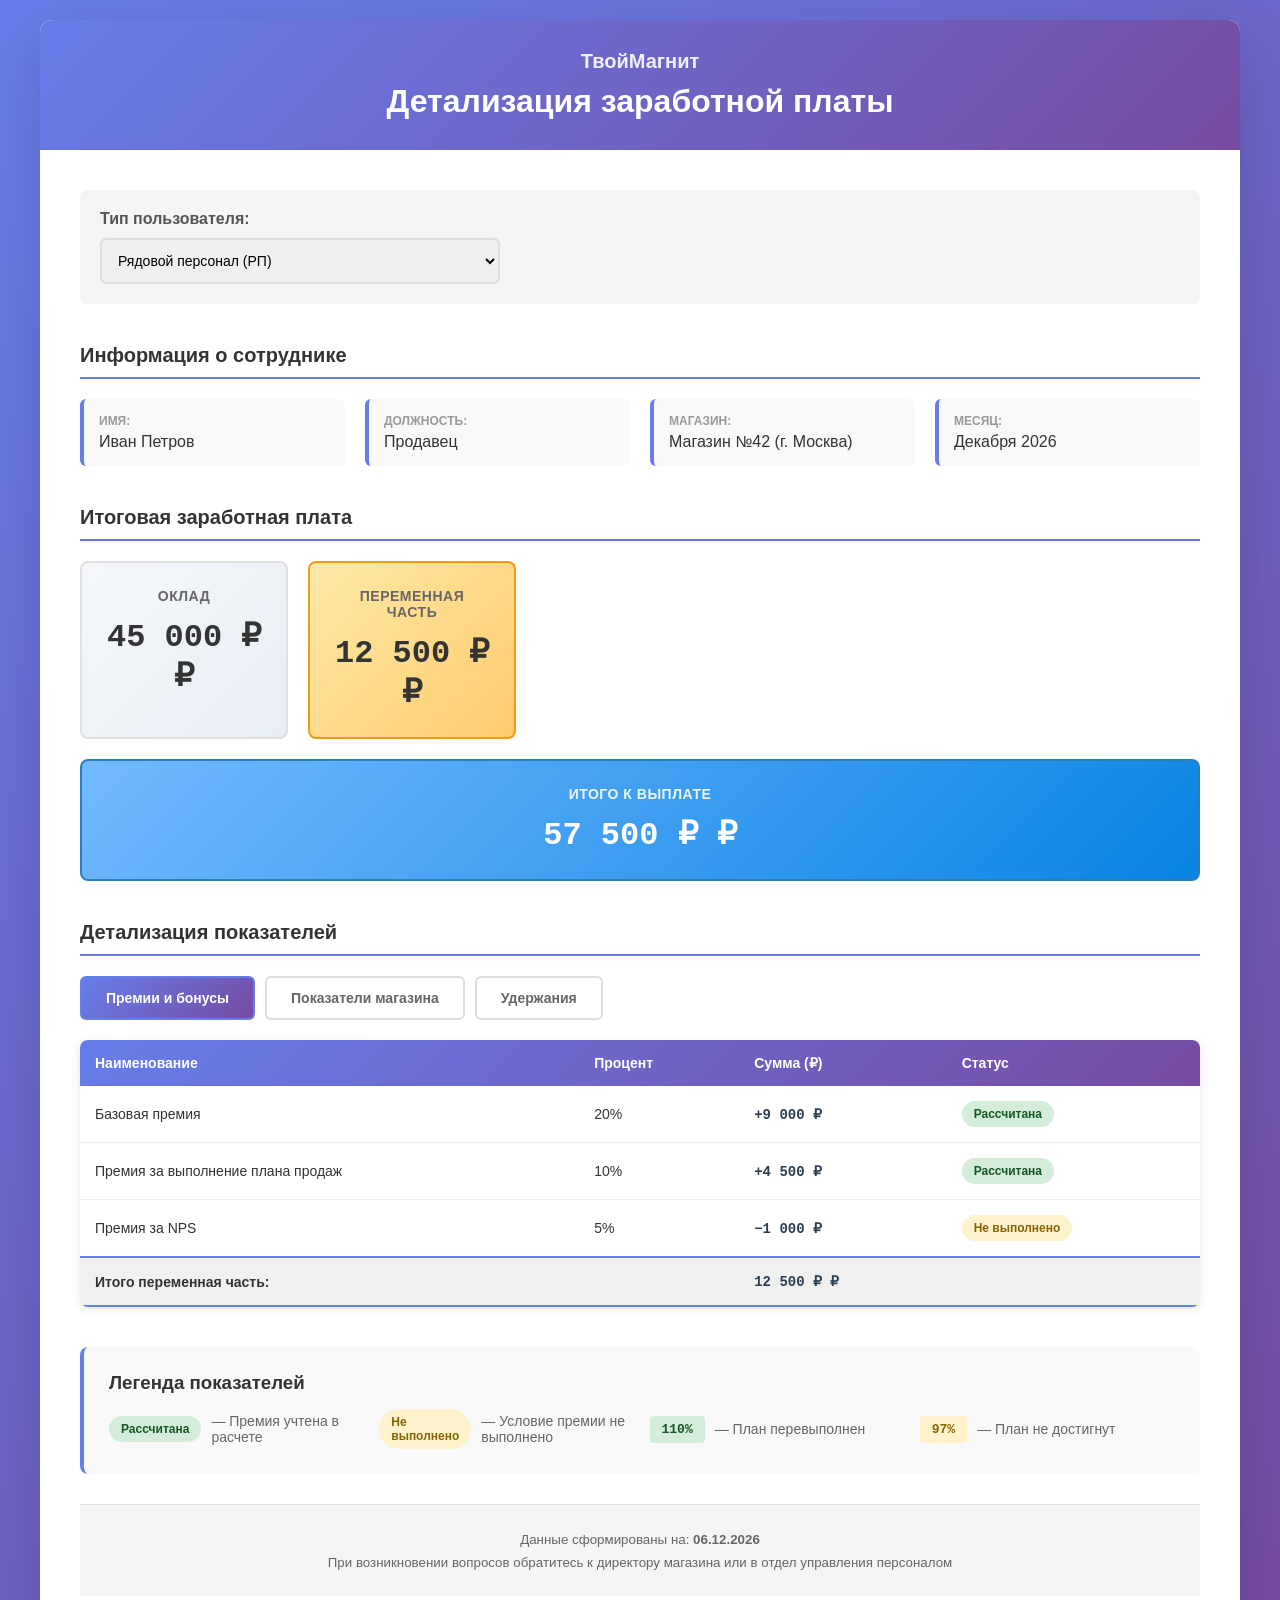
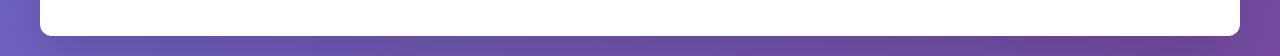
==== prototypes/BT-Billing/index.html @ 6aa11ea6 "feat: прототип BT-Billing - детализация заработной платы" ====
<!DOCTYPE html>
<html lang="ru">
<head>
    <meta charset="UTF-8">
    <meta name="viewport" content="width=device-width, initial-scale=1.0">
    <title>Детализация заработной платы - ТвойМагнит</title>
    <link rel="stylesheet" href="styles.css">
</head>
<body>
    <div class="container">
        <header class="header">
            <div class="logo">ТвойМагнит</div>
            <h1>Детализация заработной платы</h1>
        </header>

        <div class="main-content">
            <!-- Выбор пользователя -->
            <div class="user-selector">
                <label for="userType">Тип пользователя:</label>
                <select id="userType">
                    <option value="rp">Рядовой персонал (РП)</option>
                    <option value="ap">Административный персонал (АП)</option>
                    <option value="dm">Директор магазина (ДМ)</option>
                    <option value="dg">Директор группы (ДГ)</option>
                    <option value="hr">HR регионов</option>
                </select>
            </div>

            <!-- Информация о сотруднике -->
            <div class="employee-info">
                <h2>Информация о сотруднике</h2>
                <div class="info-grid">
                    <div class="info-item">
                        <label>Имя:</label>
                        <span id="employeeName">Иван Петров</span>
                    </div>
                    <div class="info-item">
                        <label>Должность:</label>
                        <span id="employeePosition">Продавец</span>
                    </div>
                    <div class="info-item">
                        <label>Магазин:</label>
                        <span id="employeeStore">Магазин №42 (г. Москва)</span>
                    </div>
                    <div class="info-item">
                        <label>Месяц:</label>
                        <span id="employeeMonth">Сентябрь 2026</span>
                    </div>
                </div>
            </div>

            <!-- Итоговая заработная плата -->
            <div class="salary-summary">
                <h2>Итоговая заработная плата</h2>
                <div class="salary-card-container">
                    <div class="salary-card">
                        <div class="salary-label">Оклад</div>
                        <div class="salary-amount" id="baseSalary">45 000 ₽</div>
                    </div>
                    <div class="salary-card accent">
                        <div class="salary-label">Переменная часть</div>
                        <div class="salary-amount" id="variableSalary">12 500 ₽</div>
                    </div>
                    <div class="salary-card total">
                        <div class="salary-label">Итого к выплате</div>
                        <div class="salary-amount" id="totalSalary">57 500 ₽</div>
                    </div>
                </div>
            </div>

            <!-- Детализация показателей -->
            <div class="details-section">
                <h2>Детализация показателей</h2>
                
                <div class="tabs">
                    <button class="tab-btn active" data-tab="bonuses">Премии и бонусы</button>
                    <button class="tab-btn" data-tab="metrics">Показатели магазина</button>
                    <button class="tab-btn" data-tab="deductions">Удержания</button>
                </div>

                <!-- Вкладка: Премии и бонусы -->
                <div id="bonuses" class="tab-content active">
                    <table class="details-table">
                        <thead>
                            <tr>
                                <th>Наименование</th>
                                <th>Процент</th>
                                <th>Сумма (₽)</th>
                                <th>Статус</th>
                            </tr>
                        </thead>
                        <tbody>
                            <tr>
                                <td>Базовая премия</td>
                                <td>20%</td>
                                <td class="amount">9 000 ₽</td>
                                <td><span class="badge success">Рассчитана</span></td>
                            </tr>
                            <tr>
                                <td>Премия за выполнение плана продаж</td>
                                <td>10%</td>
                                <td class="amount">4 500 ₽</td>
                                <td><span class="badge success">Рассчитана</span></td>
                            </tr>
                            <tr>
                                <td>Премия за NPS</td>
                                <td>5%</td>
                                <td class="amount">-1 000 ₽</td>
                                <td><span class="badge warning">Не выполнено</span></td>
                            </tr>
                            <tr class="total-row">
                                <td colspan="2"><strong>Итого переменная часть:</strong></td>
                                <td class="amount"><strong>12 500 ₽</strong></td>
                                <td></td>
                            </tr>
                        </tbody>
                    </table>
                </div>

                <!-- Вкладка: Показатели магазина -->
                <div id="metrics" class="tab-content">
                    <table class="details-table">
                        <thead>
                            <tr>
                                <th>Показатель</th>
                                <th>План</th>
                                <th>Факт</th>
                                <th>% Достижения</th>
                                <th>Примечание</th>
                            </tr>
                        </thead>
                        <tbody>
                            <tr>
                                <td>Объем продаж магазина</td>
                                <td>2 500 000 ₽</td>
                                <td>2 750 000 ₽</td>
                                <td><span class="achievement high">110%</span></td>
                                <td>План перевыполнен</td>
                            </tr>
                            <tr>
                                <td>Выполнение РТО</td>
                                <td>95%</td>
                                <td>92%</td>
                                <td><span class="achievement low">97%</span></td>
                                <td>Ниже плана на 3%</td>
                            </tr>
                            <tr>
                                <td>Потери магазина</td>
                                <td>&lt;2%</td>
                                <td>1.8%</td>
                                <td><span class="achievement high">✓</span></td>
                                <td>В норме</td>
                            </tr>
                            <tr>
                                <td>NPS магазина</td>
                                <td>&gt;70</td>
                                <td>68</td>
                                <td><span class="achievement low">✗</span></td>
                                <td>Требует улучшения</td>
                            </tr>
                        </tbody>
                    </table>
                </div>

                <!-- Вкладка: Удержания -->
                <div id="deductions" class="tab-content">
                    <table class="details-table">
                        <thead>
                            <tr>
                                <th>Вид удержания</th>
                                <th>Сумма (₽)</th>
                                <th>Причина</th>
                                <th>Статус</th>
                            </tr>
                        </thead>
                        <tbody>
                            <tr>
                                <td>НДФЛ (13%)</td>
                                <td class="amount">7 475 ₽</td>
                                <td>Налоговое удержание</td>
                                <td><span class="badge">Обязательное</span></td>
                            </tr>
                            <tr>
                                <td>Социальный страховой взнос</td>
                                <td class="amount">Работодатель</td>
                                <td>Перечисляется в ФСС</td>
                                <td><span class="badge">За счет компании</span></td>
                            </tr>
                            <tr class="total-row">
                                <td colspan="2"><strong>Итого на руки:</strong></td>
                                <td><strong>50 025 ₽</strong></td>
                                <td></td>
                            </tr>
                        </tbody>
                    </table>
                </div>
            </div>

            <!-- Дополнительная информация -->
            <div class="additional-info">
                <h3>Легенда показателей</h3>
                <div class="legend">
                    <div class="legend-item">
                        <span class="badge success">Рассчитана</span> — Премия учтена в расчете
                    </div>
                    <div class="legend-item">
                        <span class="badge warning">Не выполнено</span> — Условие премии не выполнено
                    </div>
                    <div class="legend-item">
                        <span class="achievement high">110%</span> — План перевыполнен
                    </div>
                    <div class="legend-item">
                        <span class="achievement low">97%</span> — План не достигнут
                    </div>
                </div>
            </div>

            <!-- Дата формирования и действия -->
            <div class="footer-info">
                <p><small>Данные сформированы на: <strong id="generatedDate">14.09.2026</strong></small></p>
                <p><small>При возникновении вопросов обратитесь к директору магазина или в отдел управления персоналом</small></p>
            </div>
        </div>
    </div>

    <script src="script.js"></script>
</body>
</html>
---- prototypes/BT-Billing/styles.css ----
* {
    margin: 0;
    padding: 0;
    box-sizing: border-box;
}

body {
    font-family: -apple-system, BlinkMacSystemFont, 'Segoe UI', Roboto, Oxygen, Ubuntu, Cantarell, sans-serif;
    background: linear-gradient(135deg, #667eea 0%, #764ba2 100%);
    min-height: 100vh;
    padding: 20px;
    color: #333;
}

.container {
    max-width: 1200px;
    margin: 0 auto;
    background: white;
    border-radius: 12px;
    overflow: hidden;
    box-shadow: 0 20px 60px rgba(0, 0, 0, 0.15);
}

/* Header */
.header {
    background: linear-gradient(135deg, #667eea 0%, #764ba2 100%);
    color: white;
    padding: 30px 40px;
    text-align: center;
}

.logo {
    font-size: 20px;
    font-weight: 700;
    margin-bottom: 10px;
    opacity: 0.9;
}

.header h1 {
    font-size: 32px;
    font-weight: 600;
}

/* Main content */
.main-content {
    padding: 40px;
}

/* User selector */
.user-selector {
    margin-bottom: 40px;
    padding: 20px;
    background: #f5f5f5;
    border-radius: 8px;
}

.user-selector label {
    display: block;
    font-weight: 600;
    margin-bottom: 10px;
    color: #555;
}

.user-selector select {
    width: 100%;
    max-width: 400px;
    padding: 12px;
    border: 2px solid #ddd;
    border-radius: 6px;
    font-size: 14px;
    cursor: pointer;
    transition: border-color 0.3s ease;
}

.user-selector select:focus {
    outline: none;
    border-color: #667eea;
    box-shadow: 0 0 0 3px rgba(102, 126, 234, 0.1);
}

/* Employee info */
.employee-info {
    margin-bottom: 40px;
}

.employee-info h2 {
    font-size: 20px;
    margin-bottom: 20px;
    color: #333;
    border-bottom: 2px solid #667eea;
    padding-bottom: 10px;
}

.info-grid {
    display: grid;
    grid-template-columns: repeat(auto-fit, minmax(250px, 1fr));
    gap: 20px;
}

.info-item {
    display: flex;
    flex-direction: column;
    padding: 15px;
    background: #f9f9f9;
    border-radius: 6px;
    border-left: 4px solid #667eea;
}

.info-item label {
    font-size: 12px;
    font-weight: 600;
    color: #999;
    text-transform: uppercase;
    margin-bottom: 5px;
}

.info-item span {
    font-size: 16px;
    font-weight: 500;
    color: #333;
}

/* Salary summary */
.salary-summary {
    margin-bottom: 40px;
}

.salary-summary h2 {
    font-size: 20px;
    margin-bottom: 20px;
    color: #333;
    border-bottom: 2px solid #667eea;
    padding-bottom: 10px;
}

.salary-card-container {
    display: grid;
    grid-template-columns: repeat(auto-fit, minmax(200px, 1fr));
    gap: 20px;
}

.salary-card {
    padding: 25px;
    background: linear-gradient(135deg, #f5f7fa 0%, #e8eef5 100%);
    border-radius: 8px;
    border: 2px solid #e0e0e0;
    text-align: center;
    transition: transform 0.3s ease, box-shadow 0.3s ease;
}

.salary-card:hover {
    transform: translateY(-5px);
    box-shadow: 0 10px 30px rgba(102, 126, 234, 0.15);
}

.salary-card.accent {
    background: linear-gradient(135deg, #ffeaa7 0%, #fdcb6e 100%);
    border-color: #f39c12;
}

.salary-card.total {
    background: linear-gradient(135deg, #74b9ff 0%, #0984e3 100%);
    border-color: #2980b9;
    grid-column: 1 / -1;
}

.salary-card.total .salary-label {
    color: rgba(255, 255, 255, 0.9);
}

.salary-card.total .salary-amount {
    color: white;
}

.salary-label {
    font-size: 14px;
    font-weight: 600;
    color: #666;
    margin-bottom: 12px;
    text-transform: uppercase;
    letter-spacing: 0.5px;
}

.salary-amount {
    font-size: 32px;
    font-weight: 700;
    color: #333;
    font-family: 'Monaco', 'Courier New', monospace;
}

/* Details section */
.details-section {
    margin-bottom: 40px;
}

.details-section h2 {
    font-size: 20px;
    margin-bottom: 20px;
    color: #333;
    border-bottom: 2px solid #667eea;
    padding-bottom: 10px;
}

/* Tabs */
.tabs {
    display: flex;
    gap: 10px;
    margin-bottom: 20px;
    flex-wrap: wrap;
}

.tab-btn {
    padding: 12px 24px;
    border: 2px solid #ddd;
    background: white;
    color: #666;
    border-radius: 6px;
    cursor: pointer;
    font-weight: 600;
    font-size: 14px;
    transition: all 0.3s ease;
}

.tab-btn:hover {
    border-color: #667eea;
    color: #667eea;
}

.tab-btn.active {
    background: linear-gradient(135deg, #667eea 0%, #764ba2 100%);
    color: white;
    border-color: #667eea;
}

/* Tab content */
.tab-content {
    display: none;
    animation: fadeIn 0.3s ease;
}

.tab-content.active {
    display: block;
}

@keyframes fadeIn {
    from {
        opacity: 0;
        transform: translateY(10px);
    }
    to {
        opacity: 1;
        transform: translateY(0);
    }
}

/* Tables */
.details-table {
    width: 100%;
    border-collapse: collapse;
    background: white;
    border-radius: 8px;
    overflow: hidden;
    box-shadow: 0 2px 8px rgba(0, 0, 0, 0.1);
}

.details-table thead {
    background: linear-gradient(135deg, #667eea 0%, #764ba2 100%);
    color: white;
}

.details-table th {
    padding: 15px;
    text-align: left;
    font-weight: 600;
    font-size: 14px;
}

.details-table td {
    padding: 15px;
    border-bottom: 1px solid #eee;
    font-size: 14px;
}

.details-table tbody tr:hover {
    background: #f9f9f9;
}

.details-table tr.total-row {
    background: #f0f0f0;
    font-weight: 600;
}

.details-table tr.total-row td {
    border-bottom: 2px solid #667eea;
    border-top: 2px solid #667eea;
}

.amount {
    font-family: 'Monaco', 'Courier New', monospace;
    color: #2c3e50;
    font-weight: 600;
}

/* Badges */
.badge {
    display: inline-block;
    padding: 6px 12px;
    border-radius: 20px;
    font-size: 12px;
    font-weight: 600;
    background: #e0e0e0;
    color: #666;
}

.badge.success {
    background: #d4edda;
    color: #155724;
}

.badge.warning {
    background: #fff3cd;
    color: #856404;
}

/* Achievement indicators */
.achievement {
    display: inline-block;
    padding: 6px 12px;
    border-radius: 4px;
    font-size: 13px;
    font-weight: 600;
    font-family: 'Monaco', 'Courier New', monospace;
}

.achievement.high {
    background: #d4edda;
    color: #155724;
}

.achievement.low {
    background: #fff3cd;
    color: #856404;
}

/* Additional info */
.additional-info {
    margin-bottom: 30px;
    padding: 25px;
    background: #f9f9f9;
    border-radius: 8px;
    border-left: 4px solid #667eea;
}

.additional-info h3 {
    margin-bottom: 15px;
    color: #333;
}

.legend {
    display: grid;
    grid-template-columns: repeat(auto-fit, minmax(250px, 1fr));
    gap: 15px;
}

.legend-item {
    display: flex;
    align-items: center;
    gap: 10px;
    font-size: 14px;
    color: #666;
}

/* Footer info */
.footer-info {
    padding: 20px;
    background: #f5f5f5;
    border-top: 1px solid #e0e0e0;
    text-align: center;
    color: #666;
}

.footer-info p {
    margin: 5px 0;
}

/* Responsive */
@media (max-width: 768px) {
    .main-content {
        padding: 20px;
    }

    .header {
        padding: 20px;
    }

    .header h1 {
        font-size: 24px;
    }

    .salary-card.total {
        grid-column: 1 / -1;
    }

    .info-grid {
        grid-template-columns: 1fr;
    }

    .tabs {
        flex-direction: column;
    }

    .tab-btn {
        width: 100%;
    }

    .details-table {
        font-size: 12px;
    }

    .details-table th,
    .details-table td {
        padding: 10px;
    }

    .salary-amount {
        font-size: 24px;
    }

    .salary-label {
        font-size: 12px;
    }

    .legend {
        grid-template-columns: 1fr;
    }
}

@media (max-width: 480px) {
    .container {
        border-radius: 0;
    }

    .header {
        padding: 15px;
    }

    .header h1 {
        font-size: 20px;
    }

    .logo {
        font-size: 18px;
    }

    .main-content {
        padding: 15px;
    }

    .salary-card-container {
        grid-template-columns: 1fr;
    }

    .details-table {
        font-size: 11px;
    }
}
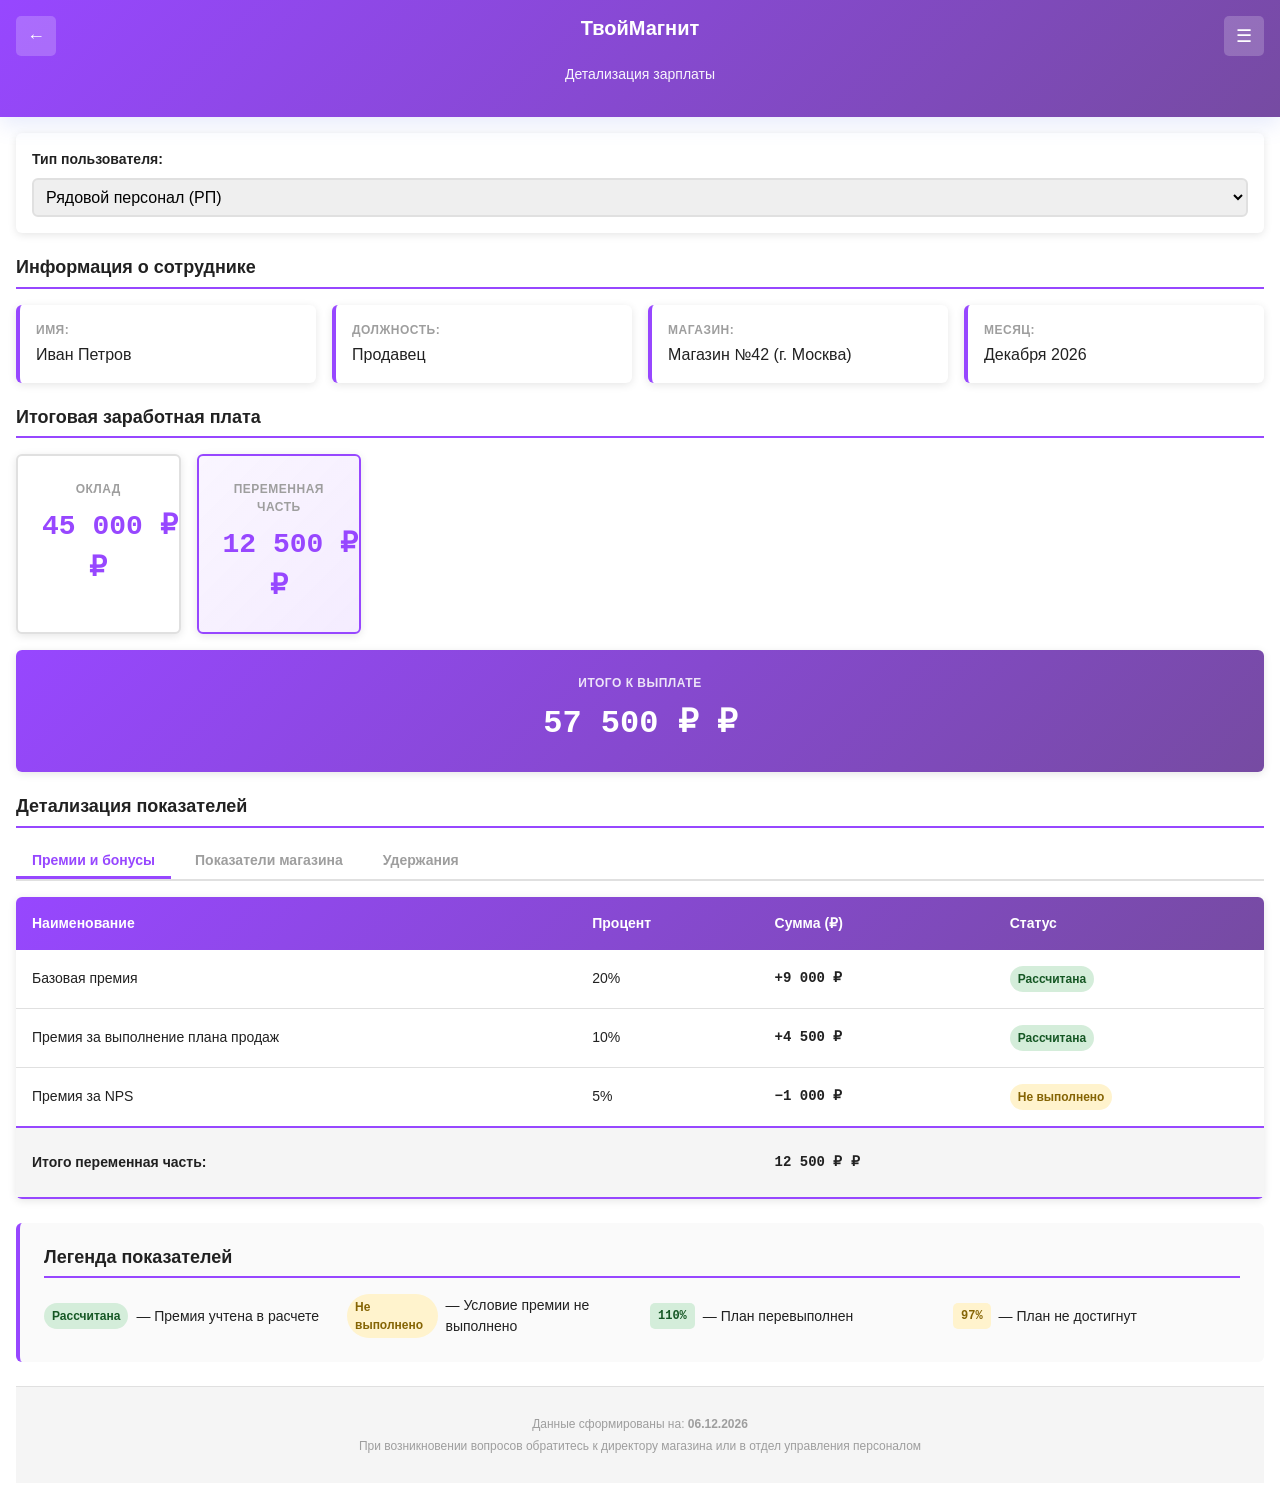
==== commit 7e8a81ed: "refactor: переделан прототип BT-Billing с использованием дизайн-системы ТвойМагнит" ====
--- a/prototypes/BT-Billing/index.html
+++ b/prototypes/BT-Billing/index.html
@@ -4,19 +4,28 @@
     <meta charset="UTF-8">
     <meta name="viewport" content="width=device-width, initial-scale=1.0">
     <title>Детализация заработной платы - ТвойМагнит</title>
+    <link rel="stylesheet" href="../../design-system/design-system.css">
     <link rel="stylesheet" href="styles.css">
 </head>
 <body>
-    <div class="container">
-        <header class="header">
-            <div class="logo">ТвойМагнит</div>
-            <h1>Детализация заработной платы</h1>
+    <div class="app-container">
+        <header class="app-header">
+            <div class="app-header__top">
+                <button class="btn-icon" aria-label="Назад">
+                    <span>←</span>
+                </button>
+                <h1 class="app-header__title">ТвойМагнит</h1>
+                <button class="btn-icon" aria-label="Меню">
+                    <span>☰</span>
+                </button>
+            </div>
+            <p class="app-header__subtitle">Детализация зарплаты</p>
         </header>
 
         <div class="main-content">
             <!-- Выбор пользователя -->
-            <div class="user-selector">
-                <label for="userType">Тип пользователя:</label>
+            <div class="user-selector card">
+                <label for="userType" class="label">Тип пользователя:</label>
                 <select id="userType">
                     <option value="rp">Рядовой персонал (РП)</option>
                     <option value="ap">Административный персонал (АП)</option>
@@ -28,7 +37,7 @@
 
             <!-- Информация о сотруднике -->
             <div class="employee-info">
-                <h2>Информация о сотруднике</h2>
+                <h2 class="section-title">Информация о сотруднике</h2>
                 <div class="info-grid">
                     <div class="info-item">
                         <label>Имя:</label>
@@ -51,7 +60,7 @@
 
             <!-- Итоговая заработная плата -->
             <div class="salary-summary">
-                <h2>Итоговая заработная плата</h2>
+                <h2 class="section-title">Итоговая заработная плата</h2>
                 <div class="salary-card-container">
                     <div class="salary-card">
                         <div class="salary-label">Оклад</div>
@@ -70,7 +79,7 @@
 
             <!-- Детализация показателей -->
             <div class="details-section">
-                <h2>Детализация показателей</h2>
+                <h2 class="section-title">Детализация показателей</h2>
                 
                 <div class="tabs">
                     <button class="tab-btn active" data-tab="bonuses">Премии и бонусы</button>
@@ -198,7 +207,7 @@
 
             <!-- Дополнительная информация -->
             <div class="additional-info">
-                <h3>Легенда показателей</h3>
+                <h3 class="section-title">Легенда показателей</h3>
                 <div class="legend">
                     <div class="legend-item">
                         <span class="badge success">Рассчитана</span> — Премия учтена в расчете
--- a/design-system/design-system.css
+++ b/design-system/design-system.css
@@ -0,0 +1,473 @@
+/**
+ * ТвойМагнит Design System
+ * CSS переменные и стили
+ * 
+ * Основано на Figma дизайн-системе
+ * Platform: iOS
+ * Дата: 14.09.2026
+ */
+
+:root {
+    /* ==================== */
+    /* Основные цвета       */
+    /* ==================== */
+    
+    --color-primary: #9747FF;
+    --color-primary-light: rgba(151, 71, 255, 0.1);
+    --color-secondary: #ECECEC;
+    --color-white: #FFFFFF;
+    --color-black: #000000;
+    
+    /* ==================== */
+    /* Дополнительные цвета */
+    /* ==================== */
+    
+    --color-success: #4CAF50;
+    --color-warning: #FFC107;
+    --color-error: #F44336;
+    --color-info: #2196F3;
+    
+    /* ==================== */
+    /* Нейтральные цвета    */
+    /* ==================== */
+    
+    --color-gray-50: #FAFAFA;
+    --color-gray-100: #F5F5F5;
+    --color-gray-200: #E0E0E0;
+    --color-gray-300: #D0D0D0;
+    --color-gray-500: #9E9E9E;
+    --color-gray-700: #424242;
+    --color-gray-900: #212121;
+    
+    /* ==================== */
+    /* Spacing (Отступы)    */
+    /* ==================== */
+    
+    --spacing-xs: 4px;
+    --spacing-sm: 8px;
+    --spacing-md: 16px;
+    --spacing-lg: 24px;
+    --spacing-xl: 32px;
+    --spacing-2xl: 40px;
+    
+    /* ==================== */
+    /* Border Radius        */
+    /* ==================== */
+    
+    --radius-sm: 2px;
+    --radius-md: 5px;
+    --radius-lg: 6px;
+    --radius-xl: 8px;
+    --radius-2xl: 12px;
+    --radius-full: 9999px;
+    
+    /* ==================== */
+    /* Transitions          */
+    /* ==================== */
+    
+    --transition: 0.3s ease;
+    --transition-fast: 0.2s ease;
+    --transition-slow: 0.5s ease;
+    
+    /* ==================== */
+    /* Shadows              */
+    /* ==================== */
+    
+    --shadow-sm: 0 2px 8px rgba(0, 0, 0, 0.1);
+    --shadow-md: 0 8px 20px rgba(102, 126, 234, 0.15);
+    --shadow-lg: 0 10px 40px rgba(0, 0, 0, 0.15);
+    
+    /* ==================== */
+    /* Typography           */
+    /* ==================== */
+    
+    --font-family: -apple-system, BlinkMacSystemFont, 'Segoe UI', Roboto, Oxygen, Ubuntu, Cantarell, sans-serif;
+    --font-family-mono: 'Monaco', 'Courier New', monospace;
+    
+    /* Font Sizes */
+    --font-size-xs: 12px;
+    --font-size-sm: 14px;
+    --font-size-base: 16px;
+    --font-size-lg: 18px;
+    --font-size-xl: 20px;
+    --font-size-2xl: 28px;
+    --font-size-3xl: 32px;
+    
+    /* Font Weights */
+    --font-weight-normal: 400;
+    --font-weight-medium: 500;
+    --font-weight-semibold: 600;
+    --font-weight-bold: 700;
+    
+    /* Line Heights */
+    --line-height-tight: 1.2;
+    --line-height-normal: 1.5;
+    --line-height-relaxed: 1.75;
+}
+
+/* ==================== */
+/* Глобальные стили    */
+/* ==================== */
+
+* {
+    margin: 0;
+    padding: 0;
+    box-sizing: border-box;
+}
+
+html,
+body {
+    font-family: var(--font-family);
+    font-size: var(--font-size-base);
+    line-height: var(--line-height-normal);
+    color: var(--color-gray-900);
+    background-color: var(--color-white);
+}
+
+/* ==================== */
+/* Типография           */
+/* ==================== */
+
+h1 {
+    font-size: var(--font-size-3xl);
+    font-weight: var(--font-weight-semibold);
+    line-height: var(--line-height-tight);
+    margin-bottom: var(--spacing-md);
+}
+
+h2 {
+    font-size: var(--font-size-2xl);
+    font-weight: var(--font-weight-semibold);
+    line-height: var(--line-height-tight);
+    margin-bottom: var(--spacing-md);
+}
+
+h3 {
+    font-size: var(--font-size-xl);
+    font-weight: var(--font-weight-semibold);
+    line-height: var(--line-height-tight);
+    margin-bottom: var(--spacing-sm);
+}
+
+h4 {
+    font-size: var(--font-size-lg);
+    font-weight: var(--font-weight-semibold);
+    line-height: var(--line-height-normal);
+    margin-bottom: var(--spacing-sm);
+}
+
+p {
+    margin-bottom: var(--spacing-md);
+    line-height: var(--line-height-normal);
+}
+
+small {
+    font-size: var(--font-size-xs);
+    color: var(--color-gray-500);
+}
+
+/* ==================== */
+/* Кнопки               */
+/* ==================== */
+
+.btn {
+    display: inline-block;
+    padding: var(--spacing-sm) var(--spacing-md);
+    border: none;
+    border-radius: var(--radius-lg);
+    font-size: var(--font-size-base);
+    font-weight: var(--font-weight-semibold);
+    cursor: pointer;
+    transition: all var(--transition);
+    font-family: var(--font-family);
+    text-decoration: none;
+    text-align: center;
+}
+
+.btn:disabled {
+    opacity: 0.6;
+    cursor: not-allowed;
+}
+
+/* Primary Button */
+.btn-primary {
+    background-color: var(--color-primary);
+    color: var(--color-white);
+}
+
+.btn-primary:hover:not(:disabled) {
+    background-color: rgba(151, 71, 255, 0.9);
+    transform: translateY(-2px);
+    box-shadow: var(--shadow-md);
+}
+
+.btn-primary:active:not(:disabled) {
+    transform: translateY(0);
+}
+
+/* Secondary Button */
+.btn-secondary {
+    background-color: var(--color-secondary);
+    color: var(--color-gray-900);
+    border: 2px solid var(--color-gray-200);
+}
+
+.btn-secondary:hover:not(:disabled) {
+    border-color: var(--color-primary);
+    color: var(--color-primary);
+}
+
+/* Success Button */
+.btn-success {
+    background-color: var(--color-success);
+    color: var(--color-white);
+}
+
+.btn-success:hover:not(:disabled) {
+    background-color: rgba(76, 175, 80, 0.9);
+}
+
+/* Error Button */
+.btn-error {
+    background-color: var(--color-error);
+    color: var(--color-white);
+}
+
+.btn-error:hover:not(:disabled) {
+    background-color: rgba(244, 67, 54, 0.9);
+}
+
+/* ==================== */
+/* Инпуты               */
+/* ==================== */
+
+input,
+textarea,
+select {
+    font-family: var(--font-family);
+    font-size: var(--font-size-base);
+    padding: var(--spacing-sm);
+    border: 2px solid var(--color-gray-200);
+    border-radius: var(--radius-lg);
+    transition: all var(--transition);
+}
+
+input:focus,
+textarea:focus,
+select:focus {
+    outline: none;
+    border-color: var(--color-primary);
+    box-shadow: 0 0 0 3px var(--color-primary-light);
+}
+
+input::placeholder,
+textarea::placeholder {
+    color: var(--color-gray-500);
+}
+
+/* ==================== */
+/* Карточки             */
+/* ==================== */
+
+.card {
+    background: var(--color-white);
+    border-radius: var(--radius-xl);
+    padding: var(--spacing-md);
+    box-shadow: var(--shadow-sm);
+    transition: all var(--transition);
+}
+
+.card:hover {
+    transform: translateY(-2px);
+    box-shadow: var(--shadow-md);
+}
+
+/* ==================== */
+/* Бейджи               */
+/* ==================== */
+
+.badge {
+    display: inline-block;
+    padding: 6px var(--spacing-sm);
+    border-radius: var(--radius-full);
+    font-size: var(--font-size-xs);
+    font-weight: var(--font-weight-semibold);
+    background-color: var(--color-gray-200);
+    color: var(--color-gray-900);
+}
+
+.badge-primary {
+    background-color: var(--color-primary-light);
+    color: var(--color-primary);
+}
+
+.badge-success {
+    background-color: #D4EDDA;
+    color: #155724;
+}
+
+.badge-warning {
+    background-color: #FFF3CD;
+    color: #856404;
+}
+
+.badge-error {
+    background-color: #F8D7DA;
+    color: #721C24;
+}
+
+/* ==================== */
+/* Модали/Попапы       */
+/* ==================== */
+
+.modal {
+    position: fixed;
+    top: 0;
+    left: 0;
+    right: 0;
+    bottom: 0;
+    background: rgba(0, 0, 0, 0.5);
+    display: flex;
+    justify-content: center;
+    align-items: center;
+    z-index: 1000;
+    animation: fadeIn var(--transition);
+}
+
+.modal-content {
+    background: var(--color-white);
+    border-radius: var(--radius-xl);
+    padding: var(--spacing-lg);
+    max-width: 500px;
+    box-shadow: var(--shadow-lg);
+    animation: slideUp 0.4s ease;
+}
+
+/* ==================== */
+/* Таблицы              */
+/* ==================== */
+
+table {
+    width: 100%;
+    border-collapse: collapse;
+    background: var(--color-white);
+    border-radius: var(--radius-lg);
+    overflow: hidden;
+    box-shadow: var(--shadow-sm);
+}
+
+thead {
+    background: linear-gradient(135deg, var(--color-primary) 0%, #764ba2 100%);
+    color: var(--color-white);
+}
+
+th {
+    padding: var(--spacing-md);
+    text-align: left;
+    font-weight: var(--font-weight-semibold);
+}
+
+td {
+    padding: var(--spacing-md);
+    border-bottom: 1px solid var(--color-gray-200);
+}
+
+tbody tr:hover {
+    background: var(--color-gray-50);
+}
+
+/* ==================== */
+/* Анимации             */
+/* ==================== */
+
+@keyframes fadeIn {
+    from {
+        opacity: 0;
+    }
+    to {
+        opacity: 1;
+    }
+}
+
+@keyframes slideUp {
+    from {
+        transform: translateY(30px);
+        opacity: 0;
+    }
+    to {
+        transform: translateY(0);
+        opacity: 1;
+    }
+}
+
+@keyframes scaleIn {
+    from {
+        transform: scale(0);
+    }
+    to {
+        transform: scale(1);
+    }
+}
+
+@keyframes slideInLeft {
+    from {
+        transform: translateX(-100%);
+    }
+    to {
+        transform: translateX(0);
+    }
+}
+
+@keyframes slideInRight {
+    from {
+        transform: translateX(100%);
+    }
+    to {
+        transform: translateX(0);
+    }
+}
+
+/* ==================== */
+/* Responsive           */
+/* ==================== */
+
+@media (max-width: 768px) {
+    :root {
+        --spacing-md: 12px;
+        --spacing-lg: 16px;
+        --font-size-base: 15px;
+    }
+
+    h1 {
+        font-size: var(--font-size-2xl);
+    }
+
+    h2 {
+        font-size: var(--font-size-xl);
+    }
+
+    .modal-content {
+        margin: var(--spacing-md);
+        max-width: calc(100% - calc(var(--spacing-md) * 2));
+    }
+}
+
+@media (max-width: 480px) {
+    :root {
+        --spacing-md: 8px;
+        --spacing-lg: 12px;
+        --font-size-base: 14px;
+    }
+
+    h1 {
+        font-size: var(--font-size-xl);
+    }
+
+    h2 {
+        font-size: var(--font-size-lg);
+    }
+
+    .btn {
+        width: 100%;
+    }
+}
--- a/prototypes/BT-Billing/styles.css
+++ b/prototypes/BT-Billing/styles.css
@@ -1,3 +1,8 @@
+/**
+ * BT-Billing - Детализация заработной платы
+ * Использует дизайн-систему ТвойМагнит
+ */
+
 * {
     margin: 0;
     padding: 0;
@@ -5,242 +10,409 @@
 }
 
 body {
-    font-family: -apple-system, BlinkMacSystemFont, 'Segoe UI', Roboto, Oxygen, Ubuntu, Cantarell, sans-serif;
-    background: linear-gradient(135deg, #667eea 0%, #764ba2 100%);
+    background: var(--color-gray-100);
     min-height: 100vh;
-    padding: 20px;
-    color: #333;
-}
-
-.container {
-    max-width: 1200px;
-    margin: 0 auto;
-    background: white;
-    border-radius: 12px;
-    overflow: hidden;
-    box-shadow: 0 20px 60px rgba(0, 0, 0, 0.15);
-}
-
-/* Header */
-.header {
-    background: linear-gradient(135deg, #667eea 0%, #764ba2 100%);
-    color: white;
-    padding: 30px 40px;
+    padding: 0;
+}
+
+/* ==================== */
+/* Контейнер приложения */
+/* ==================== */
+
+.app-container {
+    display: flex;
+    flex-direction: column;
+    min-height: 100vh;
+    background: var(--color-white);
+    position: relative;
+}
+
+/* ==================== */
+/* Заголовок приложения */
+/* ==================== */
+
+.app-header {
+    background: linear-gradient(135deg, var(--color-primary) 0%, #764ba2 100%);
+    color: var(--color-white);
+    padding: var(--spacing-md);
+    position: sticky;
+    top: 0;
+    z-index: 100;
+    box-shadow: var(--shadow-md);
+}
+
+.app-header__top {
+    display: flex;
+    justify-content: space-between;
+    align-items: center;
+    margin-bottom: var(--spacing-sm);
+}
+
+.app-header__title {
+    font-size: var(--font-size-xl);
+    font-weight: var(--font-weight-semibold);
     text-align: center;
-}
-
-.logo {
-    font-size: 20px;
-    font-weight: 700;
-    margin-bottom: 10px;
-    opacity: 0.9;
-}
-
-.header h1 {
-    font-size: 32px;
-    font-weight: 600;
-}
-
-/* Main content */
+    flex: 1;
+}
+
+.app-header__subtitle {
+    font-size: var(--font-size-sm);
+    opacity: 0.95;
+    text-align: center;
+}
+
+.btn-icon {
+    background: rgba(255, 255, 255, 0.2);
+    border: none;
+    color: var(--color-white);
+    font-size: var(--font-size-lg);
+    width: 40px;
+    height: 40px;
+    border-radius: var(--radius-md);
+    cursor: pointer;
+    transition: all var(--transition);
+    display: flex;
+    align-items: center;
+    justify-content: center;
+}
+
+.btn-icon:hover {
+    background: rgba(255, 255, 255, 0.3);
+    transform: scale(1.05);
+}
+
+/* ==================== */
+/* Основной контент    */
+/* ==================== */
+
 .main-content {
-    padding: 40px;
-}
-
-/* User selector */
+    flex: 1;
+    padding: var(--spacing-md);
+    overflow-y: auto;
+}
+
+/* ==================== */
+/* Селектор пользователя */
+/* ==================== */
+
 .user-selector {
-    margin-bottom: 40px;
-    padding: 20px;
-    background: #f5f5f5;
-    border-radius: 8px;
-}
-
-.user-selector label {
+    margin-bottom: var(--spacing-lg);
+    padding: var(--spacing-md);
+    background: var(--color-white);
+    border-radius: var(--radius-lg);
+}
+
+.label {
     display: block;
-    font-weight: 600;
-    margin-bottom: 10px;
-    color: #555;
+    font-weight: var(--font-weight-semibold);
+    margin-bottom: var(--spacing-sm);
+    color: var(--color-gray-900);
+    font-size: var(--font-size-sm);
 }
 
 .user-selector select {
     width: 100%;
-    max-width: 400px;
-    padding: 12px;
-    border: 2px solid #ddd;
-    border-radius: 6px;
-    font-size: 14px;
+    padding: var(--spacing-sm);
+    border: 2px solid var(--color-gray-200);
+    border-radius: var(--radius-lg);
+    font-size: var(--font-size-base);
     cursor: pointer;
-    transition: border-color 0.3s ease;
+    transition: all var(--transition);
+    font-family: var(--font-family);
 }
 
 .user-selector select:focus {
     outline: none;
-    border-color: #667eea;
-    box-shadow: 0 0 0 3px rgba(102, 126, 234, 0.1);
-}
-
-/* Employee info */
+    border-color: var(--color-primary);
+    box-shadow: 0 0 0 3px var(--color-primary-light);
+}
+
+/* ==================== */
+/* Информация сотрудника */
+/* ==================== */
+
 .employee-info {
-    margin-bottom: 40px;
-}
-
-.employee-info h2 {
-    font-size: 20px;
-    margin-bottom: 20px;
-    color: #333;
-    border-bottom: 2px solid #667eea;
-    padding-bottom: 10px;
+    margin-bottom: var(--spacing-lg);
+}
+
+.section-title {
+    font-size: var(--font-size-lg);
+    font-weight: var(--font-weight-semibold);
+    margin-bottom: var(--spacing-md);
+    color: var(--color-gray-900);
+    padding-bottom: var(--spacing-sm);
+    border-bottom: 2px solid var(--color-primary);
 }
 
 .info-grid {
     display: grid;
-    grid-template-columns: repeat(auto-fit, minmax(250px, 1fr));
-    gap: 20px;
+    grid-template-columns: repeat(auto-fit, minmax(200px, 1fr));
+    gap: var(--spacing-md);
 }
 
 .info-item {
     display: flex;
     flex-direction: column;
-    padding: 15px;
-    background: #f9f9f9;
-    border-radius: 6px;
-    border-left: 4px solid #667eea;
+    padding: var(--spacing-md);
+    background: var(--color-white);
+    border-radius: var(--radius-lg);
+    border-left: 4px solid var(--color-primary);
+    box-shadow: var(--shadow-sm);
 }
 
 .info-item label {
-    font-size: 12px;
-    font-weight: 600;
-    color: #999;
+    font-size: var(--font-size-xs);
+    font-weight: var(--font-weight-semibold);
+    color: var(--color-gray-500);
     text-transform: uppercase;
-    margin-bottom: 5px;
+    margin-bottom: var(--spacing-xs);
+    letter-spacing: 0.5px;
 }
 
 .info-item span {
-    font-size: 16px;
-    font-weight: 500;
-    color: #333;
-}
-
-/* Salary summary */
+    font-size: var(--font-size-base);
+    font-weight: var(--font-weight-medium);
+    color: var(--color-gray-900);
+}
+
+/* ==================== */
+/* Итоговая зарплата    */
+/* ==================== */
+
 .salary-summary {
-    margin-bottom: 40px;
-}
-
-.salary-summary h2 {
-    font-size: 20px;
-    margin-bottom: 20px;
-    color: #333;
-    border-bottom: 2px solid #667eea;
-    padding-bottom: 10px;
+    margin-bottom: var(--spacing-lg);
 }
 
 .salary-card-container {
     display: grid;
-    grid-template-columns: repeat(auto-fit, minmax(200px, 1fr));
-    gap: 20px;
+    grid-template-columns: repeat(auto-fit, minmax(150px, 1fr));
+    gap: var(--spacing-md);
 }
 
 .salary-card {
-    padding: 25px;
-    background: linear-gradient(135deg, #f5f7fa 0%, #e8eef5 100%);
-    border-radius: 8px;
-    border: 2px solid #e0e0e0;
+    padding: var(--spacing-lg);
+    background: var(--color-white);
+    border-radius: var(--radius-lg);
     text-align: center;
-    transition: transform 0.3s ease, box-shadow 0.3s ease;
+    box-shadow: var(--shadow-sm);
+    transition: all var(--transition);
+    border: 2px solid var(--color-gray-200);
 }
 
 .salary-card:hover {
-    transform: translateY(-5px);
-    box-shadow: 0 10px 30px rgba(102, 126, 234, 0.15);
+    transform: translateY(-4px);
+    box-shadow: var(--shadow-md);
+    border-color: var(--color-primary);
 }
 
 .salary-card.accent {
-    background: linear-gradient(135deg, #ffeaa7 0%, #fdcb6e 100%);
-    border-color: #f39c12;
+    background: linear-gradient(135deg, rgba(151, 71, 255, 0.05) 0%, rgba(151, 71, 255, 0.1) 100%);
+    border-color: var(--color-primary);
 }
 
 .salary-card.total {
-    background: linear-gradient(135deg, #74b9ff 0%, #0984e3 100%);
-    border-color: #2980b9;
     grid-column: 1 / -1;
+    background: linear-gradient(135deg, var(--color-primary) 0%, #764ba2 100%);
+    border: none;
+    color: var(--color-white);
+}
+
+.salary-label {
+    font-size: var(--font-size-xs);
+    font-weight: var(--font-weight-semibold);
+    color: var(--color-gray-500);
+    text-transform: uppercase;
+    margin-bottom: var(--spacing-sm);
+    letter-spacing: 0.5px;
 }
 
 .salary-card.total .salary-label {
-    color: rgba(255, 255, 255, 0.9);
+    color: rgba(255, 255, 255, 0.85);
+}
+
+.salary-amount {
+    font-size: var(--font-size-2xl);
+    font-weight: var(--font-weight-bold);
+    color: var(--color-primary);
+    font-family: var(--font-family-mono);
 }
 
 .salary-card.total .salary-amount {
-    color: white;
-}
-
-.salary-label {
-    font-size: 14px;
-    font-weight: 600;
-    color: #666;
-    margin-bottom: 12px;
-    text-transform: uppercase;
-    letter-spacing: 0.5px;
-}
-
-.salary-amount {
-    font-size: 32px;
-    font-weight: 700;
-    color: #333;
-    font-family: 'Monaco', 'Courier New', monospace;
-}
-
-/* Details section */
+    color: var(--color-white);
+    font-size: var(--font-size-3xl);
+}
+
+/* ==================== */
+/* Таблицы              */
+/* ==================== */
+
 .details-section {
-    margin-bottom: 40px;
-}
-
-.details-section h2 {
-    font-size: 20px;
-    margin-bottom: 20px;
-    color: #333;
-    border-bottom: 2px solid #667eea;
-    padding-bottom: 10px;
-}
-
-/* Tabs */
+    margin-bottom: var(--spacing-lg);
+}
+
 .tabs {
     display: flex;
-    gap: 10px;
-    margin-bottom: 20px;
+    gap: var(--spacing-sm);
+    margin-bottom: var(--spacing-md);
     flex-wrap: wrap;
+    border-bottom: 2px solid var(--color-gray-200);
+    overflow-x: auto;
 }
 
 .tab-btn {
-    padding: 12px 24px;
-    border: 2px solid #ddd;
-    background: white;
-    color: #666;
-    border-radius: 6px;
+    padding: var(--spacing-sm) var(--spacing-md);
+    border: none;
+    background: transparent;
+    color: var(--color-gray-500);
+    font-weight: var(--font-weight-semibold);
+    font-size: var(--font-size-sm);
     cursor: pointer;
-    font-weight: 600;
-    font-size: 14px;
-    transition: all 0.3s ease;
+    transition: all var(--transition);
+    border-bottom: 3px solid transparent;
+    white-space: nowrap;
 }
 
 .tab-btn:hover {
-    border-color: #667eea;
-    color: #667eea;
+    color: var(--color-primary);
 }
 
 .tab-btn.active {
-    background: linear-gradient(135deg, #667eea 0%, #764ba2 100%);
-    color: white;
-    border-color: #667eea;
-}
-
-/* Tab content */
+    color: var(--color-primary);
+    border-bottom-color: var(--color-primary);
+}
+
 .tab-content {
     display: none;
-    animation: fadeIn 0.3s ease;
+    animation: fadeIn var(--transition);
 }
 
 .tab-content.active {
     display: block;
 }
+
+.details-table {
+    width: 100%;
+    border-collapse: collapse;
+    background: var(--color-white);
+    border-radius: var(--radius-lg);
+    overflow: hidden;
+    box-shadow: var(--shadow-sm);
+}
+
+.details-table thead {
+    background: linear-gradient(135deg, var(--color-primary) 0%, #764ba2 100%);
+    color: var(--color-white);
+}
+
+.details-table th {
+    padding: var(--spacing-md);
+    text-align: left;
+    font-weight: var(--font-weight-semibold);
+    font-size: var(--font-size-sm);
+}
+
+.details-table td {
+    padding: var(--spacing-md);
+    border-bottom: 1px solid var(--color-gray-200);
+    font-size: var(--font-size-sm);
+}
+
+.details-table tbody tr:hover {
+    background: var(--color-gray-50);
+}
+
+.details-table tr.total-row {
+    background: var(--color-gray-100);
+    font-weight: var(--font-weight-semibold);
+}
+
+.details-table tr.total-row td {
+    border-top: 2px solid var(--color-primary);
+    border-bottom: 2px solid var(--color-primary);
+    padding-top: var(--spacing-lg);
+    padding-bottom: var(--spacing-lg);
+}
+
+.amount {
+    font-family: var(--font-family-mono);
+    color: var(--color-gray-900);
+    font-weight: var(--font-weight-semibold);
+}
+
+/* ==================== */
+/* Бейджи               */
+/* ==================== */
+
+.badge {
+    display: inline-block;
+    padding: 4px 8px;
+    border-radius: var(--radius-full);
+    font-size: var(--font-size-xs);
+    font-weight: var(--font-weight-semibold);
+    background: var(--color-gray-200);
+    color: var(--color-gray-900);
+}
+
+.badge.success {
+    background: #D4EDDA;
+    color: #155724;
+}
+
+.badge.warning {
+    background: #FFF3CD;
+    color: #856404;
+}
+
+/* ==================== */
+/* Дополнительная инфо  */
+/* ==================== */
+
+.additional-info {
+    padding: var(--spacing-lg);
+    background: var(--color-gray-50);
+    border-radius: var(--radius-lg);
+    border-left: 4px solid var(--color-primary);
+    margin-bottom: var(--spacing-lg);
+}
+
+.additional-info h3 {
+    margin-bottom: var(--spacing-md);
+}
+
+.legend {
+    display: grid;
+    grid-template-columns: repeat(auto-fit, minmax(200px, 1fr));
+    gap: var(--spacing-md);
+}
+
+.legend-item {
+    display: flex;
+    align-items: center;
+    gap: var(--spacing-sm);
+    font-size: var(--font-size-sm);
+    color: var(--color-gray-900);
+}
+
+/* ==================== */
+/* Footer информация    */
+/* ==================== */
+
+.footer-info {
+    padding: var(--spacing-lg);
+    background: var(--color-gray-100);
+    border-top: 1px solid var(--color-gray-200);
+    text-align: center;
+    color: var(--color-gray-500);
+    font-size: var(--font-size-xs);
+}
+
+.footer-info p {
+    margin: var(--spacing-xs) 0;
+}
+
+/* ==================== */
+/* Анимации             */
+/* ==================== */
 
 @keyframes fadeIn {
     from {
@@ -253,214 +425,130 @@
     }
 }
 
-/* Tables */
-.details-table {
-    width: 100%;
-    border-collapse: collapse;
-    background: white;
-    border-radius: 8px;
-    overflow: hidden;
-    box-shadow: 0 2px 8px rgba(0, 0, 0, 0.1);
-}
-
-.details-table thead {
-    background: linear-gradient(135deg, #667eea 0%, #764ba2 100%);
-    color: white;
-}
-
-.details-table th {
-    padding: 15px;
-    text-align: left;
-    font-weight: 600;
-    font-size: 14px;
-}
-
-.details-table td {
-    padding: 15px;
-    border-bottom: 1px solid #eee;
-    font-size: 14px;
-}
-
-.details-table tbody tr:hover {
-    background: #f9f9f9;
-}
-
-.details-table tr.total-row {
-    background: #f0f0f0;
-    font-weight: 600;
-}
-
-.details-table tr.total-row td {
-    border-bottom: 2px solid #667eea;
-    border-top: 2px solid #667eea;
-}
-
-.amount {
-    font-family: 'Monaco', 'Courier New', monospace;
-    color: #2c3e50;
-    font-weight: 600;
-}
-
-/* Badges */
-.badge {
-    display: inline-block;
-    padding: 6px 12px;
-    border-radius: 20px;
-    font-size: 12px;
-    font-weight: 600;
-    background: #e0e0e0;
-    color: #666;
-}
-
-.badge.success {
-    background: #d4edda;
-    color: #155724;
-}
-
-.badge.warning {
-    background: #fff3cd;
-    color: #856404;
-}
-
+/* ==================== */
+/* Responsive           */
+/* ==================== */
+
+@media (max-width: 768px) {
+    .main-content {
+        padding: var(--spacing-sm);
+    }
+
+    .app-header {
+        padding: var(--spacing-sm);
+    }
+
+    .app-header__title {
+        font-size: var(--font-size-lg);
+    }
+
+    .salary-card-container {
+        grid-template-columns: 1fr;
+    }
+
+    .salary-card.total {
+        grid-column: 1 / -1;
+    }
+
+    .info-grid {
+        grid-template-columns: 1fr;
+    }
+
+    .tabs {
+        flex-direction: column;
+    }
+
+    .tab-btn {
+        width: 100%;
+        text-align: left;
+        border-bottom: none;
+        border-left: 3px solid transparent;
+        border-radius: var(--radius-md) 0 0 var(--radius-md);
+    }
+
+    .tab-btn.active {
+        border-left-color: var(--color-primary);
+        border-bottom: none;
+    }
+
+    .details-table {
+        font-size: var(--font-size-xs);
+    }
+
+    .details-table th,
+    .details-table td {
+        padding: var(--spacing-sm);
+    }
+
+    .legend {
+        grid-template-columns: 1fr;
+    }
+
+    .salary-amount {
+        font-size: var(--font-size-xl);
+    }
+
+    .salary-card.total .salary-amount {
+        font-size: var(--font-size-2xl);
+    }
+}
+
+@media (max-width: 480px) {
+    .app-header__top {
+        gap: var(--spacing-md);
+    }
+
+    .btn-icon {
+        width: 36px;
+        height: 36px;
+        font-size: var(--font-size-base);
+    }
+
+    .salary-card {
+        padding: var(--spacing-md);
+    }
+
+    .details-table {
+        font-size: 11px;
+    }
+
+    .details-table th,
+    .details-table td {
+        padding: 6px;
+    }
+
+    .info-item {
+        padding: var(--spacing-sm);
+    }
+
+    .salary-label {
+        font-size: 10px;
+    }
+
+    .salary-amount {
+        font-size: var(--font-size-lg);
+    }
+}
+
+/* ==================== */
 /* Achievement indicators */
+/* ==================== */
+
 .achievement {
     display: inline-block;
-    padding: 6px 12px;
-    border-radius: 4px;
-    font-size: 13px;
-    font-weight: 600;
-    font-family: 'Monaco', 'Courier New', monospace;
+    padding: 4px 8px;
+    border-radius: var(--radius-md);
+    font-size: var(--font-size-xs);
+    font-weight: var(--font-weight-semibold);
+    font-family: var(--font-family-mono);
 }
 
 .achievement.high {
-    background: #d4edda;
+    background: #D4EDDA;
     color: #155724;
 }
 
 .achievement.low {
-    background: #fff3cd;
+    background: #FFF3CD;
     color: #856404;
 }
-
-/* Additional info */
-.additional-info {
-    margin-bottom: 30px;
-    padding: 25px;
-    background: #f9f9f9;
-    border-radius: 8px;
-    border-left: 4px solid #667eea;
-}
-
-.additional-info h3 {
-    margin-bottom: 15px;
-    color: #333;
-}
-
-.legend {
-    display: grid;
-    grid-template-columns: repeat(auto-fit, minmax(250px, 1fr));
-    gap: 15px;
-}
-
-.legend-item {
-    display: flex;
-    align-items: center;
-    gap: 10px;
-    font-size: 14px;
-    color: #666;
-}
-
-/* Footer info */
-.footer-info {
-    padding: 20px;
-    background: #f5f5f5;
-    border-top: 1px solid #e0e0e0;
-    text-align: center;
-    color: #666;
-}
-
-.footer-info p {
-    margin: 5px 0;
-}
-
-/* Responsive */
-@media (max-width: 768px) {
-    .main-content {
-        padding: 20px;
-    }
-
-    .header {
-        padding: 20px;
-    }
-
-    .header h1 {
-        font-size: 24px;
-    }
-
-    .salary-card.total {
-        grid-column: 1 / -1;
-    }
-
-    .info-grid {
-        grid-template-columns: 1fr;
-    }
-
-    .tabs {
-        flex-direction: column;
-    }
-
-    .tab-btn {
-        width: 100%;
-    }
-
-    .details-table {
-        font-size: 12px;
-    }
-
-    .details-table th,
-    .details-table td {
-        padding: 10px;
-    }
-
-    .salary-amount {
-        font-size: 24px;
-    }
-
-    .salary-label {
-        font-size: 12px;
-    }
-
-    .legend {
-        grid-template-columns: 1fr;
-    }
-}
-
-@media (max-width: 480px) {
-    .container {
-        border-radius: 0;
-    }
-
-    .header {
-        padding: 15px;
-    }
-
-    .header h1 {
-        font-size: 20px;
-    }
-
-    .logo {
-        font-size: 18px;
-    }
-
-    .main-content {
-        padding: 15px;
-    }
-
-    .salary-card-container {
-        grid-template-columns: 1fr;
-    }
-
-    .details-table {
-        font-size: 11px;
-    }
-}
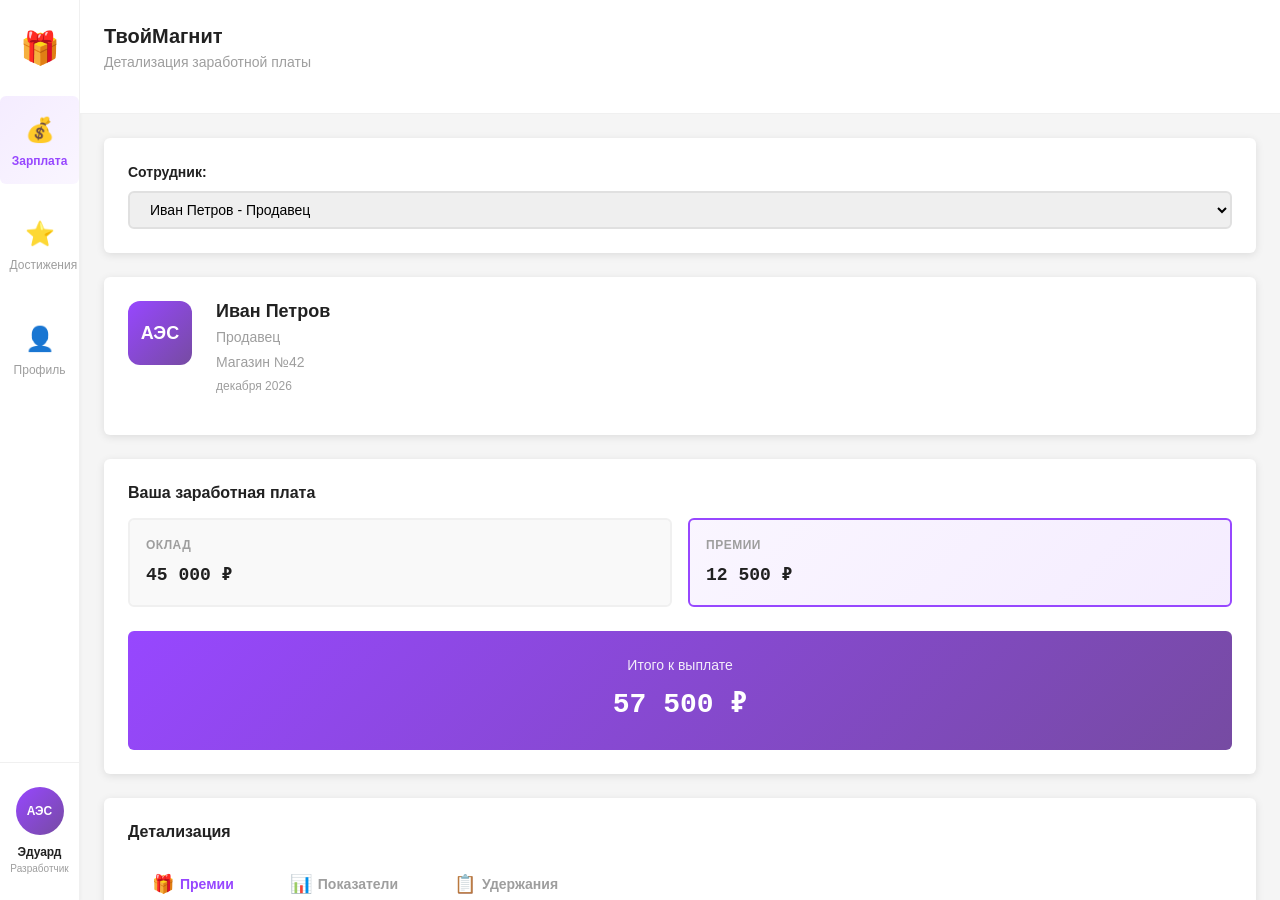
==== commit 42afad60: "refactor: полная переделка BT-Billing по дизайну ТвойМагнит - боковая навигация, новый layout" ====
--- a/prototypes/BT-Billing/index.html
+++ b/prototypes/BT-Billing/index.html
@@ -3,233 +3,228 @@
 <head>
     <meta charset="UTF-8">
     <meta name="viewport" content="width=device-width, initial-scale=1.0">
-    <title>Детализация заработной платы - ТвойМагнит</title>
+    <title>Детализация зарплаты - ТвойМагнит</title>
     <link rel="stylesheet" href="../../design-system/design-system.css">
     <link rel="stylesheet" href="styles.css">
 </head>
 <body>
-    <div class="app-container">
-        <header class="app-header">
-            <div class="app-header__top">
-                <button class="btn-icon" aria-label="Назад">
-                    <span>←</span>
-                </button>
-                <h1 class="app-header__title">ТвойМагнит</h1>
-                <button class="btn-icon" aria-label="Меню">
-                    <span>☰</span>
-                </button>
+    <div class="app">
+        <!-- Боковая навигация -->
+        <aside class="sidebar">
+            <div class="sidebar__header">
+                <div class="logo">🎁</div>
             </div>
-            <p class="app-header__subtitle">Детализация зарплаты</p>
-        </header>
-
-        <div class="main-content">
-            <!-- Выбор пользователя -->
-            <div class="user-selector card">
-                <label for="userType" class="label">Тип пользователя:</label>
-                <select id="userType">
-                    <option value="rp">Рядовой персонал (РП)</option>
-                    <option value="ap">Административный персонал (АП)</option>
-                    <option value="dm">Директор магазина (ДМ)</option>
-                    <option value="dg">Директор группы (ДГ)</option>
-                    <option value="hr">HR регионов</option>
-                </select>
-            </div>
-
-            <!-- Информация о сотруднике -->
-            <div class="employee-info">
-                <h2 class="section-title">Информация о сотруднике</h2>
-                <div class="info-grid">
-                    <div class="info-item">
-                        <label>Имя:</label>
-                        <span id="employeeName">Иван Петров</span>
-                    </div>
-                    <div class="info-item">
-                        <label>Должность:</label>
-                        <span id="employeePosition">Продавец</span>
-                    </div>
-                    <div class="info-item">
-                        <label>Магазин:</label>
-                        <span id="employeeStore">Магазин №42 (г. Москва)</span>
-                    </div>
-                    <div class="info-item">
-                        <label>Месяц:</label>
-                        <span id="employeeMonth">Сентябрь 2026</span>
+
+            <nav class="sidebar__nav">
+                <a href="#" class="nav-item active" data-section="salary">
+                    <span class="nav-icon">💰</span>
+                    <span class="nav-label">Зарплата</span>
+                </a>
+                <a href="#" class="nav-item" data-section="achievements">
+                    <span class="nav-icon">⭐</span>
+                    <span class="nav-label">Достижения</span>
+                </a>
+                <a href="#" class="nav-item" data-section="profile">
+                    <span class="nav-icon">👤</span>
+                    <span class="nav-label">Профиль</span>
+                </a>
+            </nav>
+
+            <div class="sidebar__footer">
+                <div class="user-mini">
+                    <div class="avatar-small">АЭС</div>
+                    <div class="user-info-small">
+                        <div class="user-name-small">Эдуард</div>
+                        <div class="user-role-small">Разработчик</div>
                     </div>
                 </div>
             </div>
-
-            <!-- Итоговая заработная плата -->
-            <div class="salary-summary">
-                <h2 class="section-title">Итоговая заработная плата</h2>
-                <div class="salary-card-container">
-                    <div class="salary-card">
-                        <div class="salary-label">Оклад</div>
-                        <div class="salary-amount" id="baseSalary">45 000 ₽</div>
-                    </div>
-                    <div class="salary-card accent">
-                        <div class="salary-label">Переменная часть</div>
-                        <div class="salary-amount" id="variableSalary">12 500 ₽</div>
-                    </div>
-                    <div class="salary-card total">
-                        <div class="salary-label">Итого к выплате</div>
-                        <div class="salary-amount" id="totalSalary">57 500 ₽</div>
-                    </div>
+        </aside>
+
+        <!-- Основной контент -->
+        <main class="main">
+            <!-- Header -->
+            <header class="header">
+                <h1 class="header__title">ТвойМагнит</h1>
+                <p class="header__subtitle">Детализация заработной платы</p>
+            </header>
+
+            <!-- Content -->
+            <div class="content">
+                <!-- Выбор пользователя -->
+                <div class="selector-card">
+                    <label for="userType" class="selector-label">Сотрудник:</label>
+                    <select id="userType" class="selector-input">
+                        <option value="rp">Иван Петров - Продавец</option>
+                        <option value="ap">Ольга Сидорова - Товаровед</option>
+                        <option value="dm">Сергей Иванов - Директор</option>
+                        <option value="dg">Андрей Смирнов - Директор группы</option>
+                        <option value="hr">Мария Козлова - HR директор</option>
+                    </select>
+                </div>
+
+                <!-- Профиль сотрудника -->
+                <section class="profile-section">
+                    <div class="profile-card">
+                        <div class="profile-header">
+                            <div class="profile-avatar">АЭС</div>
+                            <div class="profile-info">
+                                <h2 id="employeeName" class="profile-name">Иван Петров</h2>
+                                <p id="employeePosition" class="profile-position">Продавец</p>
+                                <p id="employeeStore" class="profile-store">Магазин №42</p>
+                                <p id="employeeMonth" class="profile-month">Сентябрь 2026</p>
+                            </div>
+                        </div>
+                    </div>
+                </section>
+
+                <!-- Итоговая зарплата -->
+                <section class="salary-section">
+                    <h3 class="section-title">Ваша заработная плата</h3>
+                    <div class="salary-grid">
+                        <div class="salary-item">
+                            <div class="salary-label">Оклад</div>
+                            <div class="salary-value" id="baseSalary">45 000 ₽</div>
+                        </div>
+                        <div class="salary-item primary">
+                            <div class="salary-label">Премии</div>
+                            <div class="salary-value" id="variableSalary">12 500 ₽</div>
+                        </div>
+                    </div>
+                    <div class="salary-total">
+                        <div class="total-label">Итого к выплате</div>
+                        <div class="total-value" id="totalSalary">57 500 ₽</div>
+                    </div>
+                </section>
+
+                <!-- Детализация -->
+                <section class="details-section">
+                    <h3 class="section-title">Детализация</h3>
+
+                    <div class="tabs">
+                        <button class="tab-item active" data-tab="bonuses">
+                            <span class="tab-icon">🎁</span>
+                            Премии
+                        </button>
+                        <button class="tab-item" data-tab="metrics">
+                            <span class="tab-icon">📊</span>
+                            Показатели
+                        </button>
+                        <button class="tab-item" data-tab="deductions">
+                            <span class="tab-icon">📋</span>
+                            Удержания
+                        </button>
+                    </div>
+
+                    <!-- Премии -->
+                    <div id="bonuses" class="tab-content active">
+                        <div class="table-container">
+                            <table class="data-table">
+                                <thead>
+                                    <tr>
+                                        <th>Вид премии</th>
+                                        <th>%</th>
+                                        <th>Сумма</th>
+                                        <th>Статус</th>
+                                    </tr>
+                                </thead>
+                                <tbody id="bonusesTable">
+                                    <tr>
+                                        <td>Базовая премия</td>
+                                        <td>20%</td>
+                                        <td>9 000 ₽</td>
+                                        <td><span class="badge success">✓ Выплачена</span></td>
+                                    </tr>
+                                </tbody>
+                            </table>
+                        </div>
+                    </div>
+
+                    <!-- Показатели -->
+                    <div id="metrics" class="tab-content">
+                        <div class="table-container">
+                            <table class="data-table">
+                                <thead>
+                                    <tr>
+                                        <th>Показатель</th>
+                                        <th>План</th>
+                                        <th>Факт</th>
+                                        <th>Результат</th>
+                                    </tr>
+                                </thead>
+                                <tbody>
+                                    <tr>
+                                        <td>Объем продаж</td>
+                                        <td>2 500 000 ₽</td>
+                                        <td>2 750 000 ₽</td>
+                                        <td><span class="badge success">110%</span></td>
+                                    </tr>
+                                    <tr>
+                                        <td>Выполнение РТО</td>
+                                        <td>95%</td>
+                                        <td>92%</td>
+                                        <td><span class="badge warning">97%</span></td>
+                                    </tr>
+                                    <tr>
+                                        <td>NPS магазина</td>
+                                        <td>&gt;70</td>
+                                        <td>68</td>
+                                        <td><span class="badge warning">⚠ Требует улучшения</span></td>
+                                    </tr>
+                                </tbody>
+                            </table>
+                        </div>
+                    </div>
+
+                    <!-- Удержания -->
+                    <div id="deductions" class="tab-content">
+                        <div class="table-container">
+                            <table class="data-table">
+                                <thead>
+                                    <tr>
+                                        <th>Вид удержания</th>
+                                        <th>Сумма</th>
+                                        <th>Категория</th>
+                                    </tr>
+                                </thead>
+                                <tbody>
+                                    <tr>
+                                        <td>НДФЛ (13%)</td>
+                                        <td>7 475 ₽</td>
+                                        <td><span class="badge">Налоговое</span></td>
+                                    </tr>
+                                    <tr>
+                                        <td>Страховые взносы</td>
+                                        <td>За счет компании</td>
+                                        <td><span class="badge">ФСС</span></td>
+                                    </tr>
+                                </tbody>
+                            </table>
+                        </div>
+                        <div class="net-info">
+                            <div class="net-label">На руки после удержаний:</div>
+                            <div class="net-value">50 025 ₽</div>
+                        </div>
+                    </div>
+                </section>
+
+                <!-- Помощь -->
+                <section class="help-section">
+                    <div class="help-card">
+                        <div class="help-icon">❓</div>
+                        <div class="help-content">
+                            <h4 class="help-title">Остались вопросы?</h4>
+                            <p class="help-text">Обратитесь к директору магазина или в отдел управления персоналом</p>
+                        </div>
+                    </div>
+                </section>
+
+                <!-- Дата -->
+                <div class="footer-meta">
+                    <small>Данные на <strong id="generatedDate">14.09.2026</strong></small>
                 </div>
             </div>
-
-            <!-- Детализация показателей -->
-            <div class="details-section">
-                <h2 class="section-title">Детализация показателей</h2>
-                
-                <div class="tabs">
-                    <button class="tab-btn active" data-tab="bonuses">Премии и бонусы</button>
-                    <button class="tab-btn" data-tab="metrics">Показатели магазина</button>
-                    <button class="tab-btn" data-tab="deductions">Удержания</button>
-                </div>
-
-                <!-- Вкладка: Премии и бонусы -->
-                <div id="bonuses" class="tab-content active">
-                    <table class="details-table">
-                        <thead>
-                            <tr>
-                                <th>Наименование</th>
-                                <th>Процент</th>
-                                <th>Сумма (₽)</th>
-                                <th>Статус</th>
-                            </tr>
-                        </thead>
-                        <tbody>
-                            <tr>
-                                <td>Базовая премия</td>
-                                <td>20%</td>
-                                <td class="amount">9 000 ₽</td>
-                                <td><span class="badge success">Рассчитана</span></td>
-                            </tr>
-                            <tr>
-                                <td>Премия за выполнение плана продаж</td>
-                                <td>10%</td>
-                                <td class="amount">4 500 ₽</td>
-                                <td><span class="badge success">Рассчитана</span></td>
-                            </tr>
-                            <tr>
-                                <td>Премия за NPS</td>
-                                <td>5%</td>
-                                <td class="amount">-1 000 ₽</td>
-                                <td><span class="badge warning">Не выполнено</span></td>
-                            </tr>
-                            <tr class="total-row">
-                                <td colspan="2"><strong>Итого переменная часть:</strong></td>
-                                <td class="amount"><strong>12 500 ₽</strong></td>
-                                <td></td>
-                            </tr>
-                        </tbody>
-                    </table>
-                </div>
-
-                <!-- Вкладка: Показатели магазина -->
-                <div id="metrics" class="tab-content">
-                    <table class="details-table">
-                        <thead>
-                            <tr>
-                                <th>Показатель</th>
-                                <th>План</th>
-                                <th>Факт</th>
-                                <th>% Достижения</th>
-                                <th>Примечание</th>
-                            </tr>
-                        </thead>
-                        <tbody>
-                            <tr>
-                                <td>Объем продаж магазина</td>
-                                <td>2 500 000 ₽</td>
-                                <td>2 750 000 ₽</td>
-                                <td><span class="achievement high">110%</span></td>
-                                <td>План перевыполнен</td>
-                            </tr>
-                            <tr>
-                                <td>Выполнение РТО</td>
-                                <td>95%</td>
-                                <td>92%</td>
-                                <td><span class="achievement low">97%</span></td>
-                                <td>Ниже плана на 3%</td>
-                            </tr>
-                            <tr>
-                                <td>Потери магазина</td>
-                                <td>&lt;2%</td>
-                                <td>1.8%</td>
-                                <td><span class="achievement high">✓</span></td>
-                                <td>В норме</td>
-                            </tr>
-                            <tr>
-                                <td>NPS магазина</td>
-                                <td>&gt;70</td>
-                                <td>68</td>
-                                <td><span class="achievement low">✗</span></td>
-                                <td>Требует улучшения</td>
-                            </tr>
-                        </tbody>
-                    </table>
-                </div>
-
-                <!-- Вкладка: Удержания -->
-                <div id="deductions" class="tab-content">
-                    <table class="details-table">
-                        <thead>
-                            <tr>
-                                <th>Вид удержания</th>
-                                <th>Сумма (₽)</th>
-                                <th>Причина</th>
-                                <th>Статус</th>
-                            </tr>
-                        </thead>
-                        <tbody>
-                            <tr>
-                                <td>НДФЛ (13%)</td>
-                                <td class="amount">7 475 ₽</td>
-                                <td>Налоговое удержание</td>
-                                <td><span class="badge">Обязательное</span></td>
-                            </tr>
-                            <tr>
-                                <td>Социальный страховой взнос</td>
-                                <td class="amount">Работодатель</td>
-                                <td>Перечисляется в ФСС</td>
-                                <td><span class="badge">За счет компании</span></td>
-                            </tr>
-                            <tr class="total-row">
-                                <td colspan="2"><strong>Итого на руки:</strong></td>
-                                <td><strong>50 025 ₽</strong></td>
-                                <td></td>
-                            </tr>
-                        </tbody>
-                    </table>
-                </div>
-            </div>
-
-            <!-- Дополнительная информация -->
-            <div class="additional-info">
-                <h3 class="section-title">Легенда показателей</h3>
-                <div class="legend">
-                    <div class="legend-item">
-                        <span class="badge success">Рассчитана</span> — Премия учтена в расчете
-                    </div>
-                    <div class="legend-item">
-                        <span class="badge warning">Не выполнено</span> — Условие премии не выполнено
-                    </div>
-                    <div class="legend-item">
-                        <span class="achievement high">110%</span> — План перевыполнен
-                    </div>
-                    <div class="legend-item">
-                        <span class="achievement low">97%</span> — План не достигнут
-                    </div>
-                </div>
-            </div>
-
-            <!-- Дата формирования и действия -->
-            <div class="footer-info">
-                <p><small>Данные сформированы на: <strong id="generatedDate">14.09.2026</strong></small></p>
-                <p><small>При возникновении вопросов обратитесь к директору магазина или в отдел управления персоналом</small></p>
-            </div>
-        </div>
+        </main>
     </div>
 
     <script src="script.js"></script>
--- a/prototypes/BT-Billing/styles.css
+++ b/prototypes/BT-Billing/styles.css
@@ -1,7 +1,14 @@
 /**
  * BT-Billing - Детализация заработной платы
- * Использует дизайн-систему ТвойМагнит
+ * ТвойМагнит Design System
  */
+
+:root {
+    --sidebar-width: 80px;
+    --sidebar-width-expanded: 200px;
+    --color-primary: #9747FF;
+    --color-secondary: #ECECEC;
+}
 
 * {
     margin: 0;
@@ -10,347 +17,472 @@
 }
 
 body {
-    background: var(--color-gray-100);
-    min-height: 100vh;
-    padding: 0;
-}
-
-/* ==================== */
-/* Контейнер приложения */
-/* ==================== */
-
-.app-container {
+    font-family: var(--font-family);
+    background: #f5f5f5;
+    color: var(--color-gray-900);
+}
+
+/* ==================== */
+/* Layout              */
+/* ==================== */
+
+.app {
+    display: flex;
+    height: 100vh;
+}
+
+/* ==================== */
+/* Sidebar             */
+/* ==================== */
+
+.sidebar {
+    width: var(--sidebar-width);
+    background: var(--color-white);
+    border-right: 1px solid #f0f0f0;
     display: flex;
     flex-direction: column;
-    min-height: 100vh;
-    background: var(--color-white);
-    position: relative;
-}
-
-/* ==================== */
-/* Заголовок приложения */
-/* ==================== */
-
-.app-header {
-    background: linear-gradient(135deg, var(--color-primary) 0%, #764ba2 100%);
-    color: var(--color-white);
+    align-items: center;
+    padding: var(--spacing-lg) 0;
+    transition: width var(--transition);
+    box-shadow: 0 2px 4px rgba(0, 0, 0, 0.05);
+}
+
+.sidebar__header {
+    margin-bottom: var(--spacing-lg);
+}
+
+.logo {
+    font-size: 32px;
+    cursor: pointer;
+    transition: transform var(--transition);
+}
+
+.logo:hover {
+    transform: scale(1.1);
+}
+
+.sidebar__nav {
+    flex: 1;
+    display: flex;
+    flex-direction: column;
+    gap: var(--spacing-md);
+    width: 100%;
+}
+
+.nav-item {
+    display: flex;
+    flex-direction: column;
+    align-items: center;
+    gap: 6px;
     padding: var(--spacing-md);
-    position: sticky;
-    top: 0;
-    z-index: 100;
-    box-shadow: var(--shadow-md);
-}
-
-.app-header__top {
-    display: flex;
-    justify-content: space-between;
-    align-items: center;
-    margin-bottom: var(--spacing-sm);
-}
-
-.app-header__title {
-    font-size: var(--font-size-xl);
-    font-weight: var(--font-weight-semibold);
-    text-align: center;
-    flex: 1;
-}
-
-.app-header__subtitle {
-    font-size: var(--font-size-sm);
-    opacity: 0.95;
-    text-align: center;
-}
-
-.btn-icon {
-    background: rgba(255, 255, 255, 0.2);
     border: none;
-    color: var(--color-white);
-    font-size: var(--font-size-lg);
-    width: 40px;
-    height: 40px;
-    border-radius: var(--radius-md);
+    background: transparent;
+    color: var(--color-gray-500);
     cursor: pointer;
     transition: all var(--transition);
+    text-decoration: none;
+    border-radius: var(--radius-lg);
+    font-size: var(--font-size-xs);
+}
+
+.nav-item:hover {
+    background: #f5f5f5;
+    color: var(--color-primary);
+}
+
+.nav-item.active {
+    background: linear-gradient(135deg, rgba(151, 71, 255, 0.1) 0%, rgba(151, 71, 255, 0.05) 100%);
+    color: var(--color-primary);
+    font-weight: var(--font-weight-semibold);
+}
+
+.nav-icon {
+    font-size: 24px;
+}
+
+.nav-label {
+    text-align: center;
+    max-width: 60px;
+    line-height: 1.2;
+}
+
+.sidebar__footer {
+    margin-top: var(--spacing-lg);
+    padding-top: var(--spacing-lg);
+    border-top: 1px solid #f0f0f0;
+    width: 100%;
+}
+
+.user-mini {
+    display: flex;
+    flex-direction: column;
+    align-items: center;
+    gap: var(--spacing-sm);
+    padding: 0 var(--spacing-sm);
+}
+
+.avatar-small {
+    width: 48px;
+    height: 48px;
+    border-radius: 50%;
+    background: linear-gradient(135deg, var(--color-primary) 0%, #764ba2 100%);
+    color: white;
     display: flex;
     align-items: center;
     justify-content: center;
-}
-
-.btn-icon:hover {
-    background: rgba(255, 255, 255, 0.3);
-    transform: scale(1.05);
-}
-
-/* ==================== */
-/* Основной контент    */
-/* ==================== */
-
-.main-content {
+    font-weight: var(--font-weight-bold);
+    font-size: var(--font-size-xs);
+}
+
+.user-info-small {
+    text-align: center;
+}
+
+.user-name-small {
+    font-size: var(--font-size-xs);
+    font-weight: var(--font-weight-semibold);
+    color: var(--color-gray-900);
+}
+
+.user-role-small {
+    font-size: 10px;
+    color: var(--color-gray-500);
+}
+
+/* ==================== */
+/* Main Content       */
+/* ==================== */
+
+.main {
     flex: 1;
-    padding: var(--spacing-md);
+    display: flex;
+    flex-direction: column;
+    overflow: hidden;
+}
+
+.header {
+    background: var(--color-white);
+    padding: var(--spacing-lg);
+    border-bottom: 1px solid #f0f0f0;
+}
+
+.header__title {
+    font-size: var(--font-size-xl);
+    font-weight: var(--font-weight-semibold);
+    margin-bottom: 4px;
+}
+
+.header__subtitle {
+    font-size: var(--font-size-sm);
+    color: var(--color-gray-500);
+}
+
+.content {
+    flex: 1;
     overflow-y: auto;
-}
-
-/* ==================== */
-/* Селектор пользователя */
-/* ==================== */
-
-.user-selector {
-    margin-bottom: var(--spacing-lg);
-    padding: var(--spacing-md);
+    padding: var(--spacing-lg);
+}
+
+/* ==================== */
+/* Selector Card      */
+/* ==================== */
+
+.selector-card {
     background: var(--color-white);
-    border-radius: var(--radius-lg);
-}
-
-.label {
+    padding: var(--spacing-lg);
+    border-radius: var(--radius-lg);
+    margin-bottom: var(--spacing-lg);
+    box-shadow: var(--shadow-sm);
+}
+
+.selector-label {
     display: block;
     font-weight: var(--font-weight-semibold);
     margin-bottom: var(--spacing-sm);
-    color: var(--color-gray-900);
-    font-size: var(--font-size-sm);
-}
-
-.user-selector select {
+    font-size: var(--font-size-sm);
+}
+
+.selector-input {
     width: 100%;
-    padding: var(--spacing-sm);
+    padding: var(--spacing-sm) var(--spacing-md);
     border: 2px solid var(--color-gray-200);
     border-radius: var(--radius-lg);
-    font-size: var(--font-size-base);
+    font-size: var(--font-size-sm);
+    font-family: var(--font-family);
     cursor: pointer;
     transition: all var(--transition);
-    font-family: var(--font-family);
-}
-
-.user-selector select:focus {
+}
+
+.selector-input:focus {
     outline: none;
     border-color: var(--color-primary);
     box-shadow: 0 0 0 3px var(--color-primary-light);
 }
 
 /* ==================== */
-/* Информация сотрудника */
-/* ==================== */
-
-.employee-info {
-    margin-bottom: var(--spacing-lg);
-}
+/* Profile Section    */
+/* ==================== */
+
+.profile-section {
+    margin-bottom: var(--spacing-lg);
+}
+
+.profile-card {
+    background: var(--color-white);
+    border-radius: var(--radius-lg);
+    padding: var(--spacing-lg);
+    box-shadow: var(--shadow-sm);
+}
+
+.profile-header {
+    display: flex;
+    gap: var(--spacing-lg);
+    align-items: flex-start;
+}
+
+.profile-avatar {
+    width: 64px;
+    height: 64px;
+    border-radius: 12px;
+    background: linear-gradient(135deg, var(--color-primary) 0%, #764ba2 100%);
+    color: white;
+    display: flex;
+    align-items: center;
+    justify-content: center;
+    font-weight: var(--font-weight-bold);
+    font-size: var(--font-size-lg);
+    flex-shrink: 0;
+}
+
+.profile-info {
+    flex: 1;
+}
+
+.profile-name {
+    font-size: var(--font-size-lg);
+    font-weight: var(--font-weight-semibold);
+    margin-bottom: 4px;
+}
+
+.profile-position {
+    font-size: var(--font-size-sm);
+    color: var(--color-gray-500);
+    margin-bottom: 4px;
+}
+
+.profile-store {
+    font-size: var(--font-size-sm);
+    color: var(--color-gray-500);
+    margin-bottom: 4px;
+}
+
+.profile-month {
+    font-size: var(--font-size-xs);
+    color: var(--color-gray-500);
+}
+
+/* ==================== */
+/* Salary Section      */
+/* ==================== */
 
 .section-title {
-    font-size: var(--font-size-lg);
+    font-size: var(--font-size-base);
     font-weight: var(--font-weight-semibold);
     margin-bottom: var(--spacing-md);
     color: var(--color-gray-900);
-    padding-bottom: var(--spacing-sm);
-    border-bottom: 2px solid var(--color-primary);
-}
-
-.info-grid {
+}
+
+.salary-section {
+    background: var(--color-white);
+    padding: var(--spacing-lg);
+    border-radius: var(--radius-lg);
+    margin-bottom: var(--spacing-lg);
+    box-shadow: var(--shadow-sm);
+}
+
+.salary-grid {
     display: grid;
-    grid-template-columns: repeat(auto-fit, minmax(200px, 1fr));
+    grid-template-columns: repeat(auto-fit, minmax(140px, 1fr));
     gap: var(--spacing-md);
-}
-
-.info-item {
-    display: flex;
-    flex-direction: column;
+    margin-bottom: var(--spacing-lg);
+}
+
+.salary-item {
+    background: #f9f9f9;
     padding: var(--spacing-md);
-    background: var(--color-white);
-    border-radius: var(--radius-lg);
-    border-left: 4px solid var(--color-primary);
-    box-shadow: var(--shadow-sm);
-}
-
-.info-item label {
-    font-size: var(--font-size-xs);
-    font-weight: var(--font-weight-semibold);
-    color: var(--color-gray-500);
-    text-transform: uppercase;
-    margin-bottom: var(--spacing-xs);
-    letter-spacing: 0.5px;
-}
-
-.info-item span {
-    font-size: var(--font-size-base);
-    font-weight: var(--font-weight-medium);
-    color: var(--color-gray-900);
-}
-
-/* ==================== */
-/* Итоговая зарплата    */
-/* ==================== */
-
-.salary-summary {
-    margin-bottom: var(--spacing-lg);
-}
-
-.salary-card-container {
-    display: grid;
-    grid-template-columns: repeat(auto-fit, minmax(150px, 1fr));
-    gap: var(--spacing-md);
-}
-
-.salary-card {
-    padding: var(--spacing-lg);
-    background: var(--color-white);
-    border-radius: var(--radius-lg);
-    text-align: center;
-    box-shadow: var(--shadow-sm);
+    border-radius: var(--radius-lg);
+    border: 2px solid #f0f0f0;
     transition: all var(--transition);
-    border: 2px solid var(--color-gray-200);
-}
-
-.salary-card:hover {
-    transform: translateY(-4px);
-    box-shadow: var(--shadow-md);
+}
+
+.salary-item:hover {
     border-color: var(--color-primary);
-}
-
-.salary-card.accent {
+    background: #fafbff;
+}
+
+.salary-item.primary {
     background: linear-gradient(135deg, rgba(151, 71, 255, 0.05) 0%, rgba(151, 71, 255, 0.1) 100%);
     border-color: var(--color-primary);
 }
 
-.salary-card.total {
-    grid-column: 1 / -1;
-    background: linear-gradient(135deg, var(--color-primary) 0%, #764ba2 100%);
-    border: none;
-    color: var(--color-white);
-}
-
 .salary-label {
     font-size: var(--font-size-xs);
-    font-weight: var(--font-weight-semibold);
     color: var(--color-gray-500);
     text-transform: uppercase;
-    margin-bottom: var(--spacing-sm);
+    font-weight: var(--font-weight-semibold);
+    margin-bottom: 8px;
     letter-spacing: 0.5px;
 }
 
-.salary-card.total .salary-label {
-    color: rgba(255, 255, 255, 0.85);
-}
-
-.salary-amount {
+.salary-value {
+    font-size: var(--font-size-lg);
+    font-weight: var(--font-weight-bold);
+    color: var(--color-gray-900);
+    font-family: var(--font-family-mono);
+}
+
+.salary-total {
+    background: linear-gradient(135deg, var(--color-primary) 0%, #764ba2 100%);
+    padding: var(--spacing-lg);
+    border-radius: var(--radius-lg);
+    color: white;
+    text-align: center;
+}
+
+.total-label {
+    font-size: var(--font-size-sm);
+    opacity: 0.9;
+    margin-bottom: 8px;
+}
+
+.total-value {
     font-size: var(--font-size-2xl);
+    font-weight: var(--font-weight-bold);
+    font-family: var(--font-family-mono);
+}
+
+/* ==================== */
+/* Details Section    */
+/* ==================== */
+
+.details-section {
+    background: var(--color-white);
+    padding: var(--spacing-lg);
+    border-radius: var(--radius-lg);
+    box-shadow: var(--shadow-sm);
+    margin-bottom: var(--spacing-lg);
+}
+
+.tabs {
+    display: flex;
+    gap: var(--spacing-sm);
+    margin-bottom: var(--spacing-lg);
+    border-bottom: 2px solid #f0f0f0;
+    overflow-x: auto;
+}
+
+.tab-item {
+    display: flex;
+    align-items: center;
+    gap: 6px;
+    padding: var(--spacing-md) var(--spacing-lg);
+    border: none;
+    background: transparent;
+    color: var(--color-gray-500);
+    cursor: pointer;
+    font-weight: var(--font-weight-semibold);
+    font-size: var(--font-size-sm);
+    border-bottom: 3px solid transparent;
+    transition: all var(--transition);
+    white-space: nowrap;
+}
+
+.tab-item:hover {
+    color: var(--color-primary);
+}
+
+.tab-item.active {
+    color: var(--color-primary);
+    border-bottom-color: var(--color-primary);
+}
+
+.tab-icon {
+    font-size: 18px;
+}
+
+.tab-content {
+    display: none;
+    animation: fadeIn var(--transition);
+}
+
+.tab-content.active {
+    display: block;
+}
+
+.table-container {
+    overflow-x: auto;
+}
+
+.data-table {
+    width: 100%;
+    border-collapse: collapse;
+    font-size: var(--font-size-sm);
+}
+
+.data-table thead {
+    background: #f9f9f9;
+    border-bottom: 2px solid #f0f0f0;
+}
+
+.data-table th {
+    padding: var(--spacing-md);
+    text-align: left;
+    font-weight: var(--font-weight-semibold);
+    color: var(--color-gray-700);
+}
+
+.data-table td {
+    padding: var(--spacing-md);
+    border-bottom: 1px solid #f0f0f0;
+}
+
+.data-table tbody tr:hover {
+    background: #fafbff;
+}
+
+.net-info {
+    margin-top: var(--spacing-lg);
+    padding-top: var(--spacing-lg);
+    border-top: 2px solid #f0f0f0;
+    display: flex;
+    justify-content: space-between;
+    align-items: center;
+}
+
+.net-label {
+    font-weight: var(--font-weight-semibold);
+}
+
+.net-value {
+    font-size: var(--font-size-lg);
     font-weight: var(--font-weight-bold);
     color: var(--color-primary);
     font-family: var(--font-family-mono);
 }
 
-.salary-card.total .salary-amount {
-    color: var(--color-white);
-    font-size: var(--font-size-3xl);
-}
-
-/* ==================== */
-/* Таблицы              */
-/* ==================== */
-
-.details-section {
-    margin-bottom: var(--spacing-lg);
-}
-
-.tabs {
-    display: flex;
-    gap: var(--spacing-sm);
-    margin-bottom: var(--spacing-md);
-    flex-wrap: wrap;
-    border-bottom: 2px solid var(--color-gray-200);
-    overflow-x: auto;
-}
-
-.tab-btn {
-    padding: var(--spacing-sm) var(--spacing-md);
-    border: none;
-    background: transparent;
-    color: var(--color-gray-500);
-    font-weight: var(--font-weight-semibold);
-    font-size: var(--font-size-sm);
-    cursor: pointer;
-    transition: all var(--transition);
-    border-bottom: 3px solid transparent;
-    white-space: nowrap;
-}
-
-.tab-btn:hover {
-    color: var(--color-primary);
-}
-
-.tab-btn.active {
-    color: var(--color-primary);
-    border-bottom-color: var(--color-primary);
-}
-
-.tab-content {
-    display: none;
-    animation: fadeIn var(--transition);
-}
-
-.tab-content.active {
-    display: block;
-}
-
-.details-table {
-    width: 100%;
-    border-collapse: collapse;
-    background: var(--color-white);
-    border-radius: var(--radius-lg);
-    overflow: hidden;
-    box-shadow: var(--shadow-sm);
-}
-
-.details-table thead {
-    background: linear-gradient(135deg, var(--color-primary) 0%, #764ba2 100%);
-    color: var(--color-white);
-}
-
-.details-table th {
-    padding: var(--spacing-md);
-    text-align: left;
-    font-weight: var(--font-weight-semibold);
-    font-size: var(--font-size-sm);
-}
-
-.details-table td {
-    padding: var(--spacing-md);
-    border-bottom: 1px solid var(--color-gray-200);
-    font-size: var(--font-size-sm);
-}
-
-.details-table tbody tr:hover {
-    background: var(--color-gray-50);
-}
-
-.details-table tr.total-row {
-    background: var(--color-gray-100);
-    font-weight: var(--font-weight-semibold);
-}
-
-.details-table tr.total-row td {
-    border-top: 2px solid var(--color-primary);
-    border-bottom: 2px solid var(--color-primary);
-    padding-top: var(--spacing-lg);
-    padding-bottom: var(--spacing-lg);
-}
-
-.amount {
-    font-family: var(--font-family-mono);
-    color: var(--color-gray-900);
-    font-weight: var(--font-weight-semibold);
-}
-
-/* ==================== */
-/* Бейджи               */
+/* ==================== */
+/* Badges             */
 /* ==================== */
 
 .badge {
     display: inline-block;
     padding: 4px 8px;
     border-radius: var(--radius-full);
-    font-size: var(--font-size-xs);
+    font-size: 11px;
     font-weight: var(--font-weight-semibold);
     background: var(--color-gray-200);
     color: var(--color-gray-900);
+    white-space: nowrap;
 }
 
 .badge.success {
@@ -364,54 +496,56 @@
 }
 
 /* ==================== */
-/* Дополнительная инфо  */
-/* ==================== */
-
-.additional-info {
-    padding: var(--spacing-lg);
-    background: var(--color-gray-50);
-    border-radius: var(--radius-lg);
-    border-left: 4px solid var(--color-primary);
-    margin-bottom: var(--spacing-lg);
-}
-
-.additional-info h3 {
-    margin-bottom: var(--spacing-md);
-}
-
-.legend {
-    display: grid;
-    grid-template-columns: repeat(auto-fit, minmax(200px, 1fr));
+/* Help Section       */
+/* ==================== */
+
+.help-section {
+    margin-bottom: var(--spacing-lg);
+}
+
+.help-card {
+    background: linear-gradient(135deg, rgba(151, 71, 255, 0.05) 0%, rgba(151, 71, 255, 0.1) 100%);
+    border: 2px solid rgba(151, 71, 255, 0.2);
+    border-radius: var(--radius-lg);
+    padding: var(--spacing-lg);
+    display: flex;
     gap: var(--spacing-md);
-}
-
-.legend-item {
-    display: flex;
-    align-items: center;
-    gap: var(--spacing-sm);
-    font-size: var(--font-size-sm);
-    color: var(--color-gray-900);
-}
-
-/* ==================== */
-/* Footer информация    */
-/* ==================== */
-
-.footer-info {
-    padding: var(--spacing-lg);
-    background: var(--color-gray-100);
-    border-top: 1px solid var(--color-gray-200);
+    align-items: flex-start;
+}
+
+.help-icon {
+    font-size: 28px;
+    flex-shrink: 0;
+}
+
+.help-content {
+    flex: 1;
+}
+
+.help-title {
+    font-weight: var(--font-weight-semibold);
+    margin-bottom: 4px;
+    font-size: var(--font-size-sm);
+}
+
+.help-text {
+    font-size: var(--font-size-sm);
+    color: var(--color-gray-600);
+}
+
+/* ==================== */
+/* Footer             */
+/* ==================== */
+
+.footer-meta {
     text-align: center;
+    padding: var(--spacing-lg) 0;
     color: var(--color-gray-500);
     font-size: var(--font-size-xs);
 }
 
-.footer-info p {
-    margin: var(--spacing-xs) 0;
-}
-
-/* ==================== */
-/* Анимации             */
+/* ==================== */
+/* Animations         */
 /* ==================== */
 
 @keyframes fadeIn {
@@ -426,129 +560,104 @@
 }
 
 /* ==================== */
-/* Responsive           */
+/* Responsive         */
 /* ==================== */
 
 @media (max-width: 768px) {
-    .main-content {
+    .sidebar {
+        width: var(--sidebar-width);
+    }
+
+    .content {
+        padding: var(--spacing-md);
+    }
+
+    .header {
+        padding: var(--spacing-md);
+    }
+
+    .salary-grid {
+        grid-template-columns: 1fr;
+    }
+
+    .tabs {
+        flex-wrap: wrap;
+    }
+
+    .profile-header {
+        flex-direction: column;
+        align-items: center;
+        text-align: center;
+    }
+}
+
+@media (max-width: 480px) {
+    :root {
+        --sidebar-width: 60px;
+    }
+
+    .sidebar {
+        width: 60px;
+        padding: var(--spacing-md) 0;
+    }
+
+    .logo {
+        font-size: 28px;
+    }
+
+    .nav-icon {
+        font-size: 20px;
+    }
+
+    .nav-label {
+        font-size: 9px;
+    }
+
+    .content {
         padding: var(--spacing-sm);
     }
 
-    .app-header {
+    .header {
+        padding: var(--spacing-md);
+    }
+
+    .header__title {
+        font-size: var(--font-size-base);
+    }
+
+    .header__subtitle {
+        font-size: 11px;
+    }
+
+    .profile-avatar {
+        width: 48px;
+        height: 48px;
+        font-size: var(--font-size-base);
+    }
+
+    .salary-section,
+    .details-section,
+    .selector-card,
+    .profile-card {
+        padding: var(--spacing-md);
+    }
+
+    .salary-total {
+        padding: var(--spacing-md);
+    }
+
+    .total-value {
+        font-size: var(--font-size-xl);
+    }
+
+    .data-table th,
+    .data-table td {
         padding: var(--spacing-sm);
-    }
-
-    .app-header__title {
-        font-size: var(--font-size-lg);
-    }
-
-    .salary-card-container {
-        grid-template-columns: 1fr;
-    }
-
-    .salary-card.total {
-        grid-column: 1 / -1;
-    }
-
-    .info-grid {
-        grid-template-columns: 1fr;
-    }
-
-    .tabs {
-        flex-direction: column;
-    }
-
-    .tab-btn {
-        width: 100%;
-        text-align: left;
-        border-bottom: none;
-        border-left: 3px solid transparent;
-        border-radius: var(--radius-md) 0 0 var(--radius-md);
-    }
-
-    .tab-btn.active {
-        border-left-color: var(--color-primary);
-        border-bottom: none;
-    }
-
-    .details-table {
-        font-size: var(--font-size-xs);
-    }
-
-    .details-table th,
-    .details-table td {
-        padding: var(--spacing-sm);
-    }
-
-    .legend {
-        grid-template-columns: 1fr;
-    }
-
-    .salary-amount {
-        font-size: var(--font-size-xl);
-    }
-
-    .salary-card.total .salary-amount {
-        font-size: var(--font-size-2xl);
-    }
-}
-
-@media (max-width: 480px) {
-    .app-header__top {
-        gap: var(--spacing-md);
-    }
-
-    .btn-icon {
-        width: 36px;
-        height: 36px;
-        font-size: var(--font-size-base);
-    }
-
-    .salary-card {
-        padding: var(--spacing-md);
-    }
-
-    .details-table {
         font-size: 11px;
     }
 
-    .details-table th,
-    .details-table td {
-        padding: 6px;
-    }
-
-    .info-item {
-        padding: var(--spacing-sm);
-    }
-
-    .salary-label {
-        font-size: 10px;
-    }
-
-    .salary-amount {
-        font-size: var(--font-size-lg);
-    }
-}
-
-/* ==================== */
-/* Achievement indicators */
-/* ==================== */
-
-.achievement {
-    display: inline-block;
-    padding: 4px 8px;
-    border-radius: var(--radius-md);
-    font-size: var(--font-size-xs);
-    font-weight: var(--font-weight-semibold);
-    font-family: var(--font-family-mono);
-}
-
-.achievement.high {
-    background: #D4EDDA;
-    color: #155724;
-}
-
-.achievement.low {
-    background: #FFF3CD;
-    color: #856404;
-}
+    .tab-item {
+        padding: var(--spacing-sm) var(--spacing-md);
+        font-size: 11px;
+    }
+}
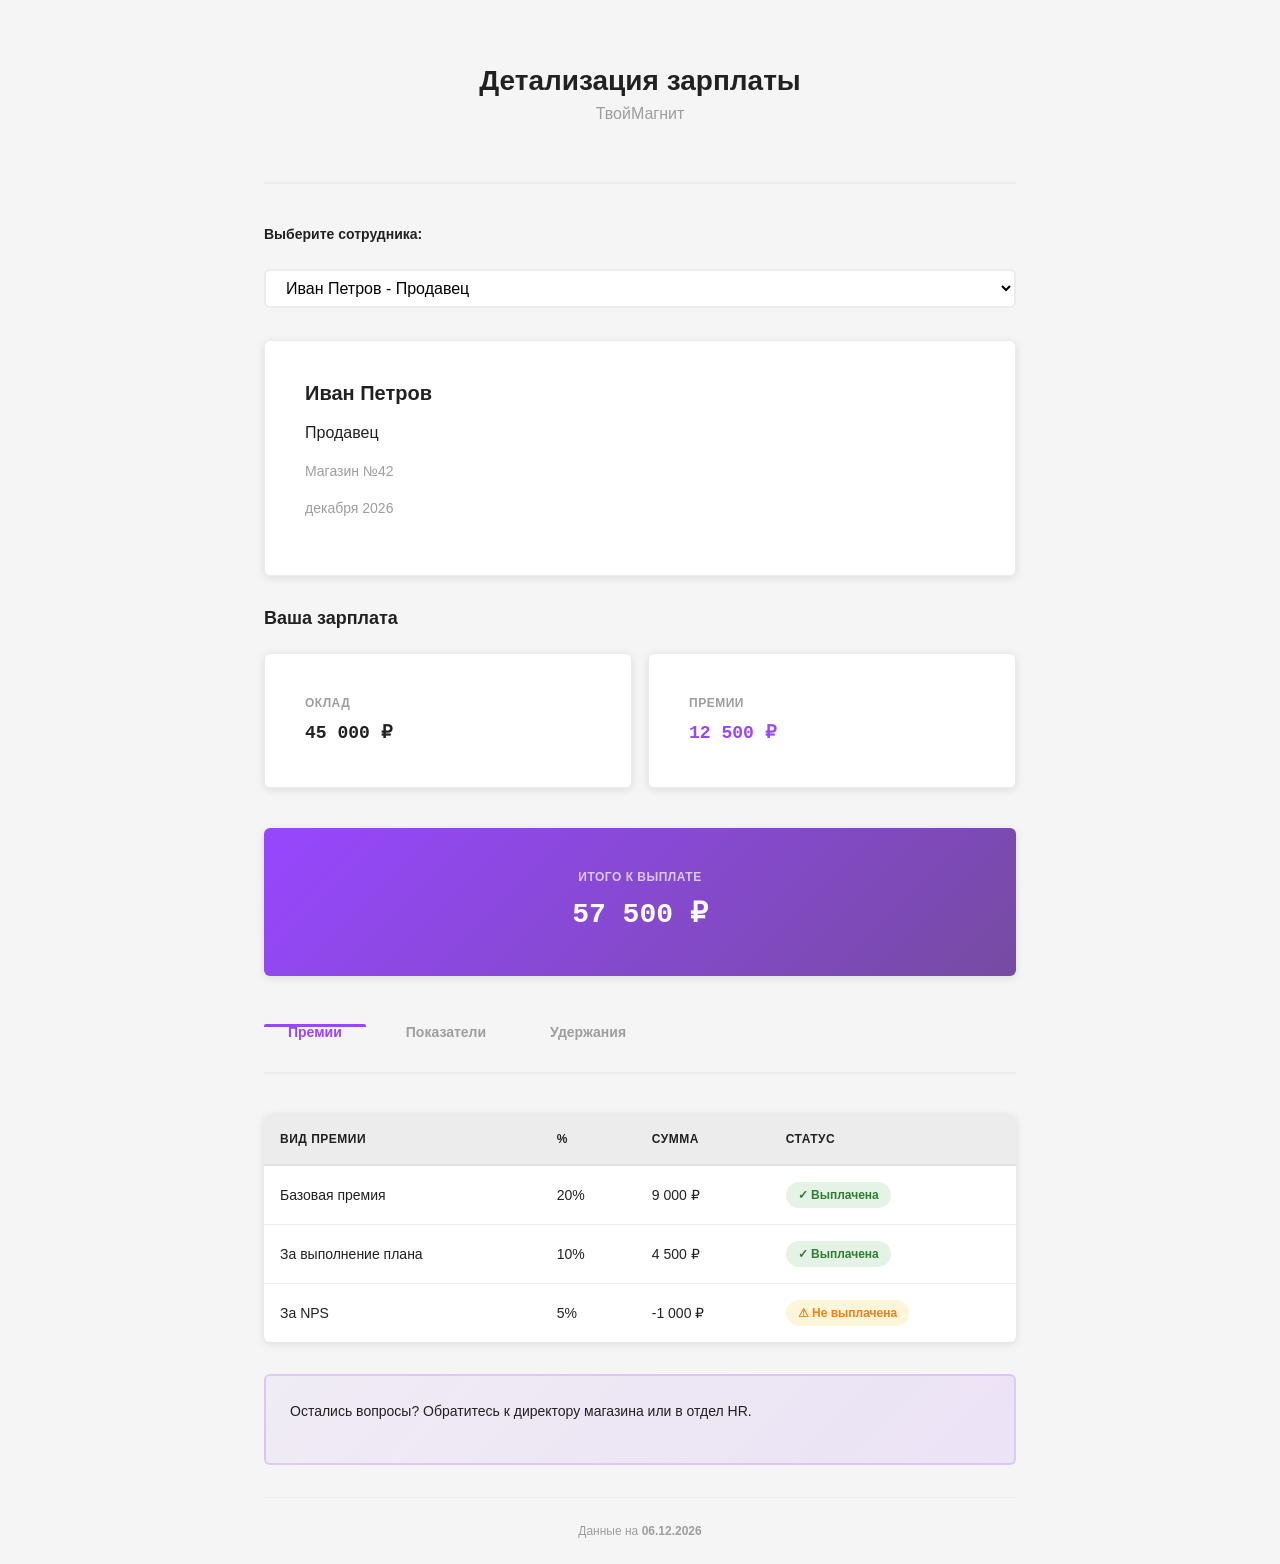
==== commit d91b5f90: "refactor: переделан BT-Billing - простая структура с card-based дизайном" ====
--- a/prototypes/BT-Billing/index.html
+++ b/prototypes/BT-Billing/index.html
@@ -8,222 +8,165 @@
     <link rel="stylesheet" href="styles.css">
 </head>
 <body>
-    <div class="app">
-        <!-- Боковая навигация -->
-        <aside class="sidebar">
-            <div class="sidebar__header">
-                <div class="logo">🎁</div>
-            </div>
+    <div class="container">
+        <!-- Заголовок -->
+        <header class="header">
+            <h1 class="header__title">Детализация зарплаты</h1>
+            <p class="header__subtitle">ТвойМагнит</p>
+        </header>
 
-            <nav class="sidebar__nav">
-                <a href="#" class="nav-item active" data-section="salary">
-                    <span class="nav-icon">💰</span>
-                    <span class="nav-label">Зарплата</span>
-                </a>
-                <a href="#" class="nav-item" data-section="achievements">
-                    <span class="nav-icon">⭐</span>
-                    <span class="nav-label">Достижения</span>
-                </a>
-                <a href="#" class="nav-item" data-section="profile">
-                    <span class="nav-icon">👤</span>
-                    <span class="nav-label">Профиль</span>
-                </a>
-            </nav>
+        <!-- Содержимое -->
+        <main class="main-content">
+            <!-- Выбор сотрудника -->
+            <section class="section">
+                <label for="userType" class="label">Выберите сотрудника:</label>
+                <select id="userType" class="input">
+                    <option value="rp">Иван Петров - Продавец</option>
+                    <option value="ap">Ольга Сидорова - Товаровед</option>
+                    <option value="dm">Сергей Иванов - Директор</option>
+                    <option value="dg">Андрей Смирнов - Директор группы</option>
+                    <option value="hr">Мария Козлова - HR директор</option>
+                </select>
+            </section>
 
-            <div class="sidebar__footer">
-                <div class="user-mini">
-                    <div class="avatar-small">АЭС</div>
-                    <div class="user-info-small">
-                        <div class="user-name-small">Эдуард</div>
-                        <div class="user-role-small">Разработчик</div>
+            <!-- Информация о сотруднике -->
+            <section class="section">
+                <div class="card">
+                    <div class="card__body">
+                        <h2 id="employeeName" class="heading-2">Иван Петров</h2>
+                        <p id="employeePosition" class="body-text">Продавец</p>
+                        <p id="employeeStore" class="body-text secondary">Магазин №42</p>
+                        <p id="employeeMonth" class="body-text secondary">Сентябрь 2026</p>
                     </div>
                 </div>
-            </div>
-        </aside>
+            </section>
 
-        <!-- Основной контент -->
-        <main class="main">
-            <!-- Header -->
-            <header class="header">
-                <h1 class="header__title">ТвойМагнит</h1>
-                <p class="header__subtitle">Детализация заработной платы</p>
-            </header>
+            <!-- Зарплата -->
+            <section class="section">
+                <h3 class="heading-3">Ваша зарплата</h3>
+                <div class="cards-grid">
+                    <div class="card">
+                        <div class="card__body">
+                            <div class="card__label">Оклад</div>
+                            <div id="baseSalary" class="card__value">45 000 ₽</div>
+                        </div>
+                    </div>
+                    <div class="card">
+                        <div class="card__body">
+                            <div class="card__label">Премии</div>
+                            <div id="variableSalary" class="card__value primary">12 500 ₽</div>
+                        </div>
+                    </div>
+                </div>
+                <div class="card total-salary">
+                    <div class="card__body">
+                        <div class="card__label">Итого к выплате</div>
+                        <div id="totalSalary" class="card__value total">57 500 ₽</div>
+                    </div>
+                </div>
+            </section>
 
-            <!-- Content -->
-            <div class="content">
-                <!-- Выбор пользователя -->
-                <div class="selector-card">
-                    <label for="userType" class="selector-label">Сотрудник:</label>
-                    <select id="userType" class="selector-input">
-                        <option value="rp">Иван Петров - Продавец</option>
-                        <option value="ap">Ольга Сидорова - Товаровед</option>
-                        <option value="dm">Сергей Иванов - Директор</option>
-                        <option value="dg">Андрей Смирнов - Директор группы</option>
-                        <option value="hr">Мария Козлова - HR директор</option>
-                    </select>
+            <!-- Табы -->
+            <section class="section">
+                <div class="tabs">
+                    <button class="tab-button active" data-tab="bonuses">Премии</button>
+                    <button class="tab-button" data-tab="metrics">Показатели</button>
+                    <button class="tab-button" data-tab="deductions">Удержания</button>
                 </div>
 
-                <!-- Профиль сотрудника -->
-                <section class="profile-section">
-                    <div class="profile-card">
-                        <div class="profile-header">
-                            <div class="profile-avatar">АЭС</div>
-                            <div class="profile-info">
-                                <h2 id="employeeName" class="profile-name">Иван Петров</h2>
-                                <p id="employeePosition" class="profile-position">Продавец</p>
-                                <p id="employeeStore" class="profile-store">Магазин №42</p>
-                                <p id="employeeMonth" class="profile-month">Сентябрь 2026</p>
-                            </div>
-                        </div>
-                    </div>
-                </section>
+                <!-- Премии -->
+                <div id="bonuses" class="tab-content active">
+                    <table class="table">
+                        <thead>
+                            <tr>
+                                <th>Вид премии</th>
+                                <th>%</th>
+                                <th>Сумма</th>
+                                <th>Статус</th>
+                            </tr>
+                        </thead>
+                        <tbody id="bonusesTable">
+                            <tr>
+                                <td>Базовая премия</td>
+                                <td>20%</td>
+                                <td>9 000 ₽</td>
+                                <td><span class="badge success">✓ Выплачена</span></td>
+                            </tr>
+                        </tbody>
+                    </table>
+                </div>
 
-                <!-- Итоговая зарплата -->
-                <section class="salary-section">
-                    <h3 class="section-title">Ваша заработная плата</h3>
-                    <div class="salary-grid">
-                        <div class="salary-item">
-                            <div class="salary-label">Оклад</div>
-                            <div class="salary-value" id="baseSalary">45 000 ₽</div>
-                        </div>
-                        <div class="salary-item primary">
-                            <div class="salary-label">Премии</div>
-                            <div class="salary-value" id="variableSalary">12 500 ₽</div>
-                        </div>
-                    </div>
-                    <div class="salary-total">
-                        <div class="total-label">Итого к выплате</div>
-                        <div class="total-value" id="totalSalary">57 500 ₽</div>
-                    </div>
-                </section>
+                <!-- Показатели -->
+                <div id="metrics" class="tab-content">
+                    <table class="table">
+                        <thead>
+                            <tr>
+                                <th>Показатель</th>
+                                <th>План</th>
+                                <th>Факт</th>
+                                <th>Результат</th>
+                            </tr>
+                        </thead>
+                        <tbody>
+                            <tr>
+                                <td>Объем продаж</td>
+                                <td>2 500 000 ₽</td>
+                                <td>2 750 000 ₽</td>
+                                <td><span class="badge success">110%</span></td>
+                            </tr>
+                            <tr>
+                                <td>Выполнение РТО</td>
+                                <td>95%</td>
+                                <td>92%</td>
+                                <td><span class="badge warning">97%</span></td>
+                            </tr>
+                            <tr>
+                                <td>NPS магазина</td>
+                                <td>&gt;70</td>
+                                <td>68</td>
+                                <td><span class="badge warning">⚠ Требует улучшения</span></td>
+                            </tr>
+                        </tbody>
+                    </table>
+                </div>
 
-                <!-- Детализация -->
-                <section class="details-section">
-                    <h3 class="section-title">Детализация</h3>
+                <!-- Удержания -->
+                <div id="deductions" class="tab-content">
+                    <table class="table">
+                        <thead>
+                            <tr>
+                                <th>Вид удержания</th>
+                                <th>Сумма</th>
+                                <th>Категория</th>
+                            </tr>
+                        </thead>
+                        <tbody>
+                            <tr>
+                                <td>НДФЛ (13%)</td>
+                                <td>7 475 ₽</td>
+                                <td><span class="badge">Налоговое</span></td>
+                            </tr>
+                            <tr>
+                                <td>Страховые взносы</td>
+                                <td>За счет компании</td>
+                                <td><span class="badge">ФСС</span></td>
+                            </tr>
+                        </tbody>
+                    </table>
+                </div>
+            </section>
 
-                    <div class="tabs">
-                        <button class="tab-item active" data-tab="bonuses">
-                            <span class="tab-icon">🎁</span>
-                            Премии
-                        </button>
-                        <button class="tab-item" data-tab="metrics">
-                            <span class="tab-icon">📊</span>
-                            Показатели
-                        </button>
-                        <button class="tab-item" data-tab="deductions">
-                            <span class="tab-icon">📋</span>
-                            Удержания
-                        </button>
-                    </div>
+            <!-- Информация -->
+            <section class="section">
+                <div class="info-box">
+                    <p>Остались вопросы? Обратитесь к директору магазина или в отдел HR.</p>
+                </div>
+            </section>
 
-                    <!-- Премии -->
-                    <div id="bonuses" class="tab-content active">
-                        <div class="table-container">
-                            <table class="data-table">
-                                <thead>
-                                    <tr>
-                                        <th>Вид премии</th>
-                                        <th>%</th>
-                                        <th>Сумма</th>
-                                        <th>Статус</th>
-                                    </tr>
-                                </thead>
-                                <tbody id="bonusesTable">
-                                    <tr>
-                                        <td>Базовая премия</td>
-                                        <td>20%</td>
-                                        <td>9 000 ₽</td>
-                                        <td><span class="badge success">✓ Выплачена</span></td>
-                                    </tr>
-                                </tbody>
-                            </table>
-                        </div>
-                    </div>
-
-                    <!-- Показатели -->
-                    <div id="metrics" class="tab-content">
-                        <div class="table-container">
-                            <table class="data-table">
-                                <thead>
-                                    <tr>
-                                        <th>Показатель</th>
-                                        <th>План</th>
-                                        <th>Факт</th>
-                                        <th>Результат</th>
-                                    </tr>
-                                </thead>
-                                <tbody>
-                                    <tr>
-                                        <td>Объем продаж</td>
-                                        <td>2 500 000 ₽</td>
-                                        <td>2 750 000 ₽</td>
-                                        <td><span class="badge success">110%</span></td>
-                                    </tr>
-                                    <tr>
-                                        <td>Выполнение РТО</td>
-                                        <td>95%</td>
-                                        <td>92%</td>
-                                        <td><span class="badge warning">97%</span></td>
-                                    </tr>
-                                    <tr>
-                                        <td>NPS магазина</td>
-                                        <td>&gt;70</td>
-                                        <td>68</td>
-                                        <td><span class="badge warning">⚠ Требует улучшения</span></td>
-                                    </tr>
-                                </tbody>
-                            </table>
-                        </div>
-                    </div>
-
-                    <!-- Удержания -->
-                    <div id="deductions" class="tab-content">
-                        <div class="table-container">
-                            <table class="data-table">
-                                <thead>
-                                    <tr>
-                                        <th>Вид удержания</th>
-                                        <th>Сумма</th>
-                                        <th>Категория</th>
-                                    </tr>
-                                </thead>
-                                <tbody>
-                                    <tr>
-                                        <td>НДФЛ (13%)</td>
-                                        <td>7 475 ₽</td>
-                                        <td><span class="badge">Налоговое</span></td>
-                                    </tr>
-                                    <tr>
-                                        <td>Страховые взносы</td>
-                                        <td>За счет компании</td>
-                                        <td><span class="badge">ФСС</span></td>
-                                    </tr>
-                                </tbody>
-                            </table>
-                        </div>
-                        <div class="net-info">
-                            <div class="net-label">На руки после удержаний:</div>
-                            <div class="net-value">50 025 ₽</div>
-                        </div>
-                    </div>
-                </section>
-
-                <!-- Помощь -->
-                <section class="help-section">
-                    <div class="help-card">
-                        <div class="help-icon">❓</div>
-                        <div class="help-content">
-                            <h4 class="help-title">Остались вопросы?</h4>
-                            <p class="help-text">Обратитесь к директору магазина или в отдел управления персоналом</p>
-                        </div>
-                    </div>
-                </section>
-
-                <!-- Дата -->
-                <div class="footer-meta">
-                    <small>Данные на <strong id="generatedDate">14.09.2026</strong></small>
-                </div>
-            </div>
+            <!-- Дата -->
+            <footer class="footer">
+                <small>Данные на <strong id="generatedDate">14.09.2026</strong></small>
+            </footer>
         </main>
     </div>
 
--- a/prototypes/BT-Billing/styles.css
+++ b/prototypes/BT-Billing/styles.css
@@ -1,473 +1,279 @@
 /**
  * BT-Billing - Детализация заработной платы
- * ТвойМагнит Design System
+ * Использует компоненты из design-system.css
  */
 
-:root {
-    --sidebar-width: 80px;
-    --sidebar-width-expanded: 200px;
-    --color-primary: #9747FF;
-    --color-secondary: #ECECEC;
-}
-
-* {
-    margin: 0;
-    padding: 0;
-    box-sizing: border-box;
-}
-
 body {
-    font-family: var(--font-family);
-    background: #f5f5f5;
-    color: var(--color-gray-900);
-}
-
-/* ==================== */
-/* Layout              */
-/* ==================== */
-
-.app {
-    display: flex;
-    height: 100vh;
-}
-
-/* ==================== */
-/* Sidebar             */
-/* ==================== */
-
-.sidebar {
-    width: var(--sidebar-width);
-    background: var(--color-white);
-    border-right: 1px solid #f0f0f0;
+    background-color: var(--color-gray-100);
+}
+
+.container {
+    max-width: 800px;
+    margin: 0 auto;
+    padding: var(--spacing-lg);
+}
+
+/* ==================== */
+/* Header              */
+/* ==================== */
+
+.header {
+    text-align: center;
+    margin-bottom: var(--spacing-2xl);
+    padding: var(--spacing-2xl) 0;
+    border-bottom: 2px solid var(--color-secondary);
+}
+
+.header__title {
+    font-size: var(--font-size-2xl);
+    font-weight: var(--font-weight-bold);
+    margin-bottom: 4px;
+    color: var(--color-gray-900);
+}
+
+.header__subtitle {
+    font-size: var(--font-size-base);
+    color: var(--color-gray-500);
+}
+
+/* ==================== */
+/* Main Content       */
+/* ==================== */
+
+.main-content {
     display: flex;
     flex-direction: column;
-    align-items: center;
-    padding: var(--spacing-lg) 0;
-    transition: width var(--transition);
-    box-shadow: 0 2px 4px rgba(0, 0, 0, 0.05);
-}
-
-.sidebar__header {
-    margin-bottom: var(--spacing-lg);
-}
-
-.logo {
-    font-size: 32px;
-    cursor: pointer;
-    transition: transform var(--transition);
-}
-
-.logo:hover {
-    transform: scale(1.1);
-}
-
-.sidebar__nav {
-    flex: 1;
+    gap: var(--spacing-xl);
+}
+
+.section {
     display: flex;
     flex-direction: column;
     gap: var(--spacing-md);
-    width: 100%;
-}
-
-.nav-item {
-    display: flex;
-    flex-direction: column;
-    align-items: center;
-    gap: 6px;
-    padding: var(--spacing-md);
-    border: none;
-    background: transparent;
-    color: var(--color-gray-500);
-    cursor: pointer;
-    transition: all var(--transition);
-    text-decoration: none;
-    border-radius: var(--radius-lg);
-    font-size: var(--font-size-xs);
-}
-
-.nav-item:hover {
-    background: #f5f5f5;
-    color: var(--color-primary);
-}
-
-.nav-item.active {
-    background: linear-gradient(135deg, rgba(151, 71, 255, 0.1) 0%, rgba(151, 71, 255, 0.05) 100%);
-    color: var(--color-primary);
-    font-weight: var(--font-weight-semibold);
-}
-
-.nav-icon {
-    font-size: 24px;
-}
-
-.nav-label {
-    text-align: center;
-    max-width: 60px;
-    line-height: 1.2;
-}
-
-.sidebar__footer {
-    margin-top: var(--spacing-lg);
-    padding-top: var(--spacing-lg);
-    border-top: 1px solid #f0f0f0;
-    width: 100%;
-}
-
-.user-mini {
-    display: flex;
-    flex-direction: column;
-    align-items: center;
-    gap: var(--spacing-sm);
-    padding: 0 var(--spacing-sm);
-}
-
-.avatar-small {
-    width: 48px;
-    height: 48px;
-    border-radius: 50%;
-    background: linear-gradient(135deg, var(--color-primary) 0%, #764ba2 100%);
-    color: white;
-    display: flex;
-    align-items: center;
-    justify-content: center;
-    font-weight: var(--font-weight-bold);
-    font-size: var(--font-size-xs);
-}
-
-.user-info-small {
-    text-align: center;
-}
-
-.user-name-small {
-    font-size: var(--font-size-xs);
-    font-weight: var(--font-weight-semibold);
-    color: var(--color-gray-900);
-}
-
-.user-role-small {
-    font-size: 10px;
-    color: var(--color-gray-500);
-}
-
-/* ==================== */
-/* Main Content       */
-/* ==================== */
-
-.main {
-    flex: 1;
-    display: flex;
-    flex-direction: column;
-    overflow: hidden;
-}
-
-.header {
-    background: var(--color-white);
-    padding: var(--spacing-lg);
-    border-bottom: 1px solid #f0f0f0;
-}
-
-.header__title {
-    font-size: var(--font-size-xl);
-    font-weight: var(--font-weight-semibold);
-    margin-bottom: 4px;
-}
-
-.header__subtitle {
+}
+
+/* ==================== */
+/* Form Elements      */
+/* ==================== */
+
+.label {
+    font-weight: var(--font-weight-semibold);
     font-size: var(--font-size-sm);
-    color: var(--color-gray-500);
-}
-
-.content {
-    flex: 1;
-    overflow-y: auto;
-    padding: var(--spacing-lg);
-}
-
-/* ==================== */
-/* Selector Card      */
-/* ==================== */
-
-.selector-card {
-    background: var(--color-white);
-    padding: var(--spacing-lg);
-    border-radius: var(--radius-lg);
-    margin-bottom: var(--spacing-lg);
-    box-shadow: var(--shadow-sm);
-}
-
-.selector-label {
+    color: var(--color-gray-900);
     display: block;
-    font-weight: var(--font-weight-semibold);
     margin-bottom: var(--spacing-sm);
-    font-size: var(--font-size-sm);
-}
-
-.selector-input {
+}
+
+.input {
     width: 100%;
     padding: var(--spacing-sm) var(--spacing-md);
-    border: 2px solid var(--color-gray-200);
+    border: 2px solid var(--color-secondary);
     border-radius: var(--radius-lg);
-    font-size: var(--font-size-sm);
+    font-size: var(--font-size-base);
     font-family: var(--font-family);
     cursor: pointer;
     transition: all var(--transition);
-}
-
-.selector-input:focus {
+    background-color: var(--color-white);
+}
+
+.input:focus {
     outline: none;
     border-color: var(--color-primary);
-    box-shadow: 0 0 0 3px var(--color-primary-light);
-}
-
-/* ==================== */
-/* Profile Section    */
-/* ==================== */
-
-.profile-section {
-    margin-bottom: var(--spacing-lg);
-}
-
-.profile-card {
+    box-shadow: 0 0 0 3px rgba(151, 71, 255, 0.1);
+}
+
+/* ==================== */
+/* Typography        */
+/* ==================== */
+
+.heading-2 {
+    font-size: var(--font-size-xl);
+    font-weight: var(--font-weight-bold);
+    color: var(--color-gray-900);
+}
+
+.heading-3 {
+    font-size: var(--font-size-lg);
+    font-weight: var(--font-weight-semibold);
+    color: var(--color-gray-900);
+}
+
+.body-text {
+    font-size: var(--font-size-base);
+    color: var(--color-gray-900);
+    line-height: 1.5;
+}
+
+.body-text.secondary {
+    color: var(--color-gray-500);
+    font-size: var(--font-size-sm);
+}
+
+/* ==================== */
+/* Cards              */
+/* ==================== */
+
+.card {
     background: var(--color-white);
     border-radius: var(--radius-lg);
+    border: 1px solid var(--color-secondary);
+    transition: all var(--transition);
+}
+
+.card:hover {
+    box-shadow: var(--shadow-md);
+    border-color: var(--color-primary);
+}
+
+.card__body {
     padding: var(--spacing-lg);
-    box-shadow: var(--shadow-sm);
-}
-
-.profile-header {
-    display: flex;
-    gap: var(--spacing-lg);
-    align-items: flex-start;
-}
-
-.profile-avatar {
-    width: 64px;
-    height: 64px;
-    border-radius: 12px;
-    background: linear-gradient(135deg, var(--color-primary) 0%, #764ba2 100%);
-    color: white;
-    display: flex;
-    align-items: center;
-    justify-content: center;
-    font-weight: var(--font-weight-bold);
-    font-size: var(--font-size-lg);
-    flex-shrink: 0;
-}
-
-.profile-info {
-    flex: 1;
-}
-
-.profile-name {
-    font-size: var(--font-size-lg);
-    font-weight: var(--font-weight-semibold);
-    margin-bottom: 4px;
-}
-
-.profile-position {
-    font-size: var(--font-size-sm);
-    color: var(--color-gray-500);
-    margin-bottom: 4px;
-}
-
-.profile-store {
-    font-size: var(--font-size-sm);
-    color: var(--color-gray-500);
-    margin-bottom: 4px;
-}
-
-.profile-month {
+}
+
+.card__label {
     font-size: var(--font-size-xs);
-    color: var(--color-gray-500);
-}
-
-/* ==================== */
-/* Salary Section      */
-/* ==================== */
-
-.section-title {
-    font-size: var(--font-size-base);
-    font-weight: var(--font-weight-semibold);
-    margin-bottom: var(--spacing-md);
-    color: var(--color-gray-900);
-}
-
-.salary-section {
-    background: var(--color-white);
-    padding: var(--spacing-lg);
-    border-radius: var(--radius-lg);
-    margin-bottom: var(--spacing-lg);
-    box-shadow: var(--shadow-sm);
-}
-
-.salary-grid {
-    display: grid;
-    grid-template-columns: repeat(auto-fit, minmax(140px, 1fr));
-    gap: var(--spacing-md);
-    margin-bottom: var(--spacing-lg);
-}
-
-.salary-item {
-    background: #f9f9f9;
-    padding: var(--spacing-md);
-    border-radius: var(--radius-lg);
-    border: 2px solid #f0f0f0;
-    transition: all var(--transition);
-}
-
-.salary-item:hover {
-    border-color: var(--color-primary);
-    background: #fafbff;
-}
-
-.salary-item.primary {
-    background: linear-gradient(135deg, rgba(151, 71, 255, 0.05) 0%, rgba(151, 71, 255, 0.1) 100%);
-    border-color: var(--color-primary);
-}
-
-.salary-label {
-    font-size: var(--font-size-xs);
+    font-weight: var(--font-weight-semibold);
     color: var(--color-gray-500);
     text-transform: uppercase;
-    font-weight: var(--font-weight-semibold);
-    margin-bottom: 8px;
     letter-spacing: 0.5px;
-}
-
-.salary-value {
+    margin-bottom: var(--spacing-sm);
+}
+
+.card__value {
     font-size: var(--font-size-lg);
     font-weight: var(--font-weight-bold);
     color: var(--color-gray-900);
-    font-family: var(--font-family-mono);
-}
-
-.salary-total {
+    font-family: 'Monaco', monospace;
+}
+
+.card__value.primary {
+    color: var(--color-primary);
+}
+
+/* ==================== */
+/* Cards Grid        */
+/* ==================== */
+
+.cards-grid {
+    display: grid;
+    grid-template-columns: repeat(auto-fit, minmax(150px, 1fr));
+    gap: var(--spacing-md);
+}
+
+/* ==================== */
+/* Total Salary Card */
+/* ==================== */
+
+.total-salary {
     background: linear-gradient(135deg, var(--color-primary) 0%, #764ba2 100%);
-    padding: var(--spacing-lg);
-    border-radius: var(--radius-lg);
-    color: white;
+    border: none;
+    color: var(--color-white);
     text-align: center;
-}
-
-.total-label {
-    font-size: var(--font-size-sm);
-    opacity: 0.9;
-    margin-bottom: 8px;
-}
-
-.total-value {
+    margin-top: var(--spacing-lg);
+}
+
+.total-salary .card__label {
+    color: rgba(255, 255, 255, 0.7);
+}
+
+.total-salary .card__value.total {
+    color: var(--color-white);
     font-size: var(--font-size-2xl);
-    font-weight: var(--font-weight-bold);
-    font-family: var(--font-family-mono);
-}
-
-/* ==================== */
-/* Details Section    */
-/* ==================== */
-
-.details-section {
-    background: var(--color-white);
-    padding: var(--spacing-lg);
-    border-radius: var(--radius-lg);
-    box-shadow: var(--shadow-sm);
-    margin-bottom: var(--spacing-lg);
-}
+}
+
+/* ==================== */
+/* Tabs                */
+/* ==================== */
 
 .tabs {
     display: flex;
-    gap: var(--spacing-sm);
-    margin-bottom: var(--spacing-lg);
-    border-bottom: 2px solid #f0f0f0;
+    gap: var(--spacing-md);
+    border-bottom: 2px solid var(--color-secondary);
     overflow-x: auto;
-}
-
-.tab-item {
-    display: flex;
-    align-items: center;
-    gap: 6px;
+    padding-bottom: var(--spacing-md);
+}
+
+.tab-button {
     padding: var(--spacing-md) var(--spacing-lg);
     border: none;
     background: transparent;
     color: var(--color-gray-500);
+    font-weight: var(--font-weight-semibold);
+    font-size: var(--font-size-sm);
     cursor: pointer;
-    font-weight: var(--font-weight-semibold);
-    font-size: var(--font-size-sm);
-    border-bottom: 3px solid transparent;
+    position: relative;
     transition: all var(--transition);
     white-space: nowrap;
 }
 
-.tab-item:hover {
+.tab-button:hover {
     color: var(--color-primary);
 }
 
-.tab-item.active {
+.tab-button.active {
     color: var(--color-primary);
-    border-bottom-color: var(--color-primary);
-}
-
-.tab-icon {
-    font-size: 18px;
+}
+
+.tab-button.active::after {
+    content: '';
+    position: absolute;
+    bottom: -var(--spacing-md);
+    left: 0;
+    right: 0;
+    height: 3px;
+    background: var(--color-primary);
+    border-radius: 2px 2px 0 0;
 }
 
 .tab-content {
     display: none;
     animation: fadeIn var(--transition);
+    margin-top: var(--spacing-lg);
 }
 
 .tab-content.active {
     display: block;
 }
 
-.table-container {
-    overflow-x: auto;
-}
-
-.data-table {
+/* ==================== */
+/* Table               */
+/* ==================== */
+
+.table {
     width: 100%;
     border-collapse: collapse;
     font-size: var(--font-size-sm);
-}
-
-.data-table thead {
-    background: #f9f9f9;
-    border-bottom: 2px solid #f0f0f0;
-}
-
-.data-table th {
+    background: var(--color-white);
+    border-radius: var(--radius-lg);
+    overflow: hidden;
+}
+
+.table thead {
+    background: var(--color-secondary);
+    border-bottom: 2px solid var(--color-gray-200);
+}
+
+.table th {
     padding: var(--spacing-md);
     text-align: left;
     font-weight: var(--font-weight-semibold);
-    color: var(--color-gray-700);
-}
-
-.data-table td {
+    color: var(--color-gray-900);
+    font-size: var(--font-size-xs);
+    text-transform: uppercase;
+    letter-spacing: 0.5px;
+}
+
+.table td {
     padding: var(--spacing-md);
-    border-bottom: 1px solid #f0f0f0;
-}
-
-.data-table tbody tr:hover {
-    background: #fafbff;
-}
-
-.net-info {
-    margin-top: var(--spacing-lg);
-    padding-top: var(--spacing-lg);
-    border-top: 2px solid #f0f0f0;
-    display: flex;
-    justify-content: space-between;
-    align-items: center;
-}
-
-.net-label {
-    font-weight: var(--font-weight-semibold);
-}
-
-.net-value {
-    font-size: var(--font-size-lg);
-    font-weight: var(--font-weight-bold);
-    color: var(--color-primary);
-    font-family: var(--font-family-mono);
+    border-bottom: 1px solid var(--color-secondary);
+    color: var(--color-gray-900);
+}
+
+.table tbody tr:last-child td {
+    border-bottom: none;
+}
+
+.table tbody tr:hover {
+    background: rgba(151, 71, 255, 0.05);
 }
 
 /* ==================== */
@@ -476,9 +282,9 @@
 
 .badge {
     display: inline-block;
-    padding: 4px 8px;
+    padding: 4px 12px;
     border-radius: var(--radius-full);
-    font-size: 11px;
+    font-size: var(--font-size-xs);
     font-weight: var(--font-weight-semibold);
     background: var(--color-gray-200);
     color: var(--color-gray-900);
@@ -486,60 +292,40 @@
 }
 
 .badge.success {
-    background: #D4EDDA;
-    color: #155724;
+    background: rgba(76, 175, 80, 0.15);
+    color: #2e7d32;
 }
 
 .badge.warning {
-    background: #FFF3CD;
-    color: #856404;
-}
-
-/* ==================== */
-/* Help Section       */
-/* ==================== */
-
-.help-section {
-    margin-bottom: var(--spacing-lg);
-}
-
-.help-card {
+    background: rgba(255, 193, 7, 0.15);
+    color: #f57f17;
+}
+
+/* ==================== */
+/* Info Box           */
+/* ==================== */
+
+.info-box {
     background: linear-gradient(135deg, rgba(151, 71, 255, 0.05) 0%, rgba(151, 71, 255, 0.1) 100%);
     border: 2px solid rgba(151, 71, 255, 0.2);
     border-radius: var(--radius-lg);
     padding: var(--spacing-lg);
-    display: flex;
-    gap: var(--spacing-md);
-    align-items: flex-start;
-}
-
-.help-icon {
-    font-size: 28px;
-    flex-shrink: 0;
-}
-
-.help-content {
-    flex: 1;
-}
-
-.help-title {
-    font-weight: var(--font-weight-semibold);
-    margin-bottom: 4px;
+}
+
+.info-box p {
+    color: var(--color-gray-900);
     font-size: var(--font-size-sm);
-}
-
-.help-text {
-    font-size: var(--font-size-sm);
-    color: var(--color-gray-600);
+    line-height: 1.6;
 }
 
 /* ==================== */
 /* Footer             */
 /* ==================== */
 
-.footer-meta {
+.footer {
     text-align: center;
-    padding: var(--spacing-lg) 0;
+    padding-top: var(--spacing-lg);
+    border-top: 1px solid var(--color-secondary);
     color: var(--color-gray-500);
     font-size: var(--font-size-xs);
 }
@@ -564,19 +350,20 @@
 /* ==================== */
 
 @media (max-width: 768px) {
-    .sidebar {
-        width: var(--sidebar-width);
-    }
-
-    .content {
+    .container {
         padding: var(--spacing-md);
     }
 
     .header {
-        padding: var(--spacing-md);
-    }
-
-    .salary-grid {
+        padding: var(--spacing-lg) 0;
+        margin-bottom: var(--spacing-xl);
+    }
+
+    .header__title {
+        font-size: var(--font-size-xl);
+    }
+
+    .cards-grid {
         grid-template-columns: 1fr;
     }
 
@@ -584,80 +371,44 @@
         flex-wrap: wrap;
     }
 
-    .profile-header {
-        flex-direction: column;
-        align-items: center;
-        text-align: center;
+    .table {
+        font-size: 11px;
+    }
+
+    .table th,
+    .table td {
+        padding: var(--spacing-sm);
     }
 }
 
 @media (max-width: 480px) {
-    :root {
-        --sidebar-width: 60px;
-    }
-
-    .sidebar {
-        width: 60px;
+    .container {
+        padding: var(--spacing-sm);
+    }
+
+    .header {
         padding: var(--spacing-md) 0;
-    }
-
-    .logo {
-        font-size: 28px;
-    }
-
-    .nav-icon {
-        font-size: 20px;
-    }
-
-    .nav-label {
-        font-size: 9px;
-    }
-
-    .content {
-        padding: var(--spacing-sm);
-    }
-
-    .header {
+        margin-bottom: var(--spacing-lg);
+    }
+
+    .header__title {
+        font-size: var(--font-size-lg);
+    }
+
+    .card__body {
         padding: var(--spacing-md);
     }
 
-    .header__title {
-        font-size: var(--font-size-base);
-    }
-
-    .header__subtitle {
-        font-size: 11px;
-    }
-
-    .profile-avatar {
-        width: 48px;
-        height: 48px;
-        font-size: var(--font-size-base);
-    }
-
-    .salary-section,
-    .details-section,
-    .selector-card,
-    .profile-card {
-        padding: var(--spacing-md);
-    }
-
-    .salary-total {
-        padding: var(--spacing-md);
-    }
-
-    .total-value {
-        font-size: var(--font-size-xl);
-    }
-
-    .data-table th,
-    .data-table td {
-        padding: var(--spacing-sm);
-        font-size: 11px;
-    }
-
-    .tab-item {
+    .tab-button {
         padding: var(--spacing-sm) var(--spacing-md);
         font-size: 11px;
     }
-}
+
+    .main-content {
+        gap: var(--spacing-lg);
+    }
+
+    .section {
+        gap: var(--spacing-sm);
+    }
+}
